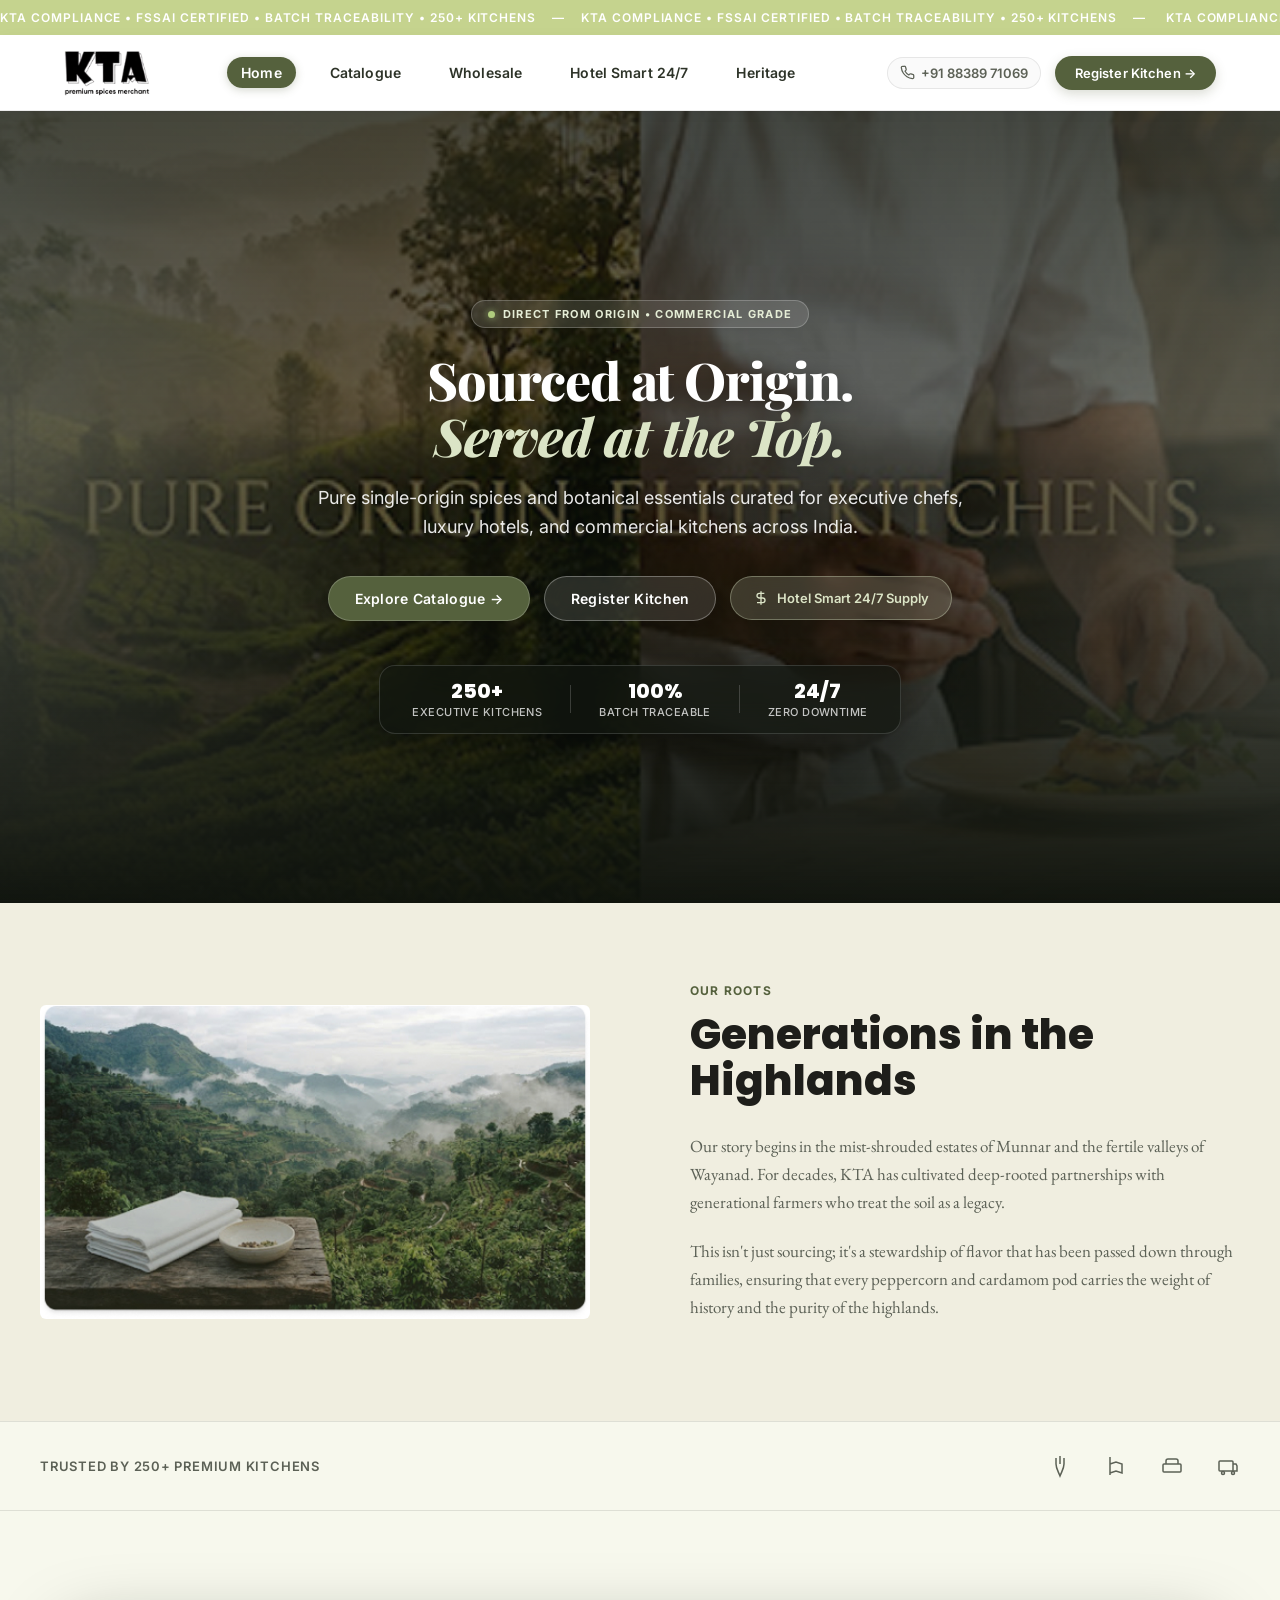
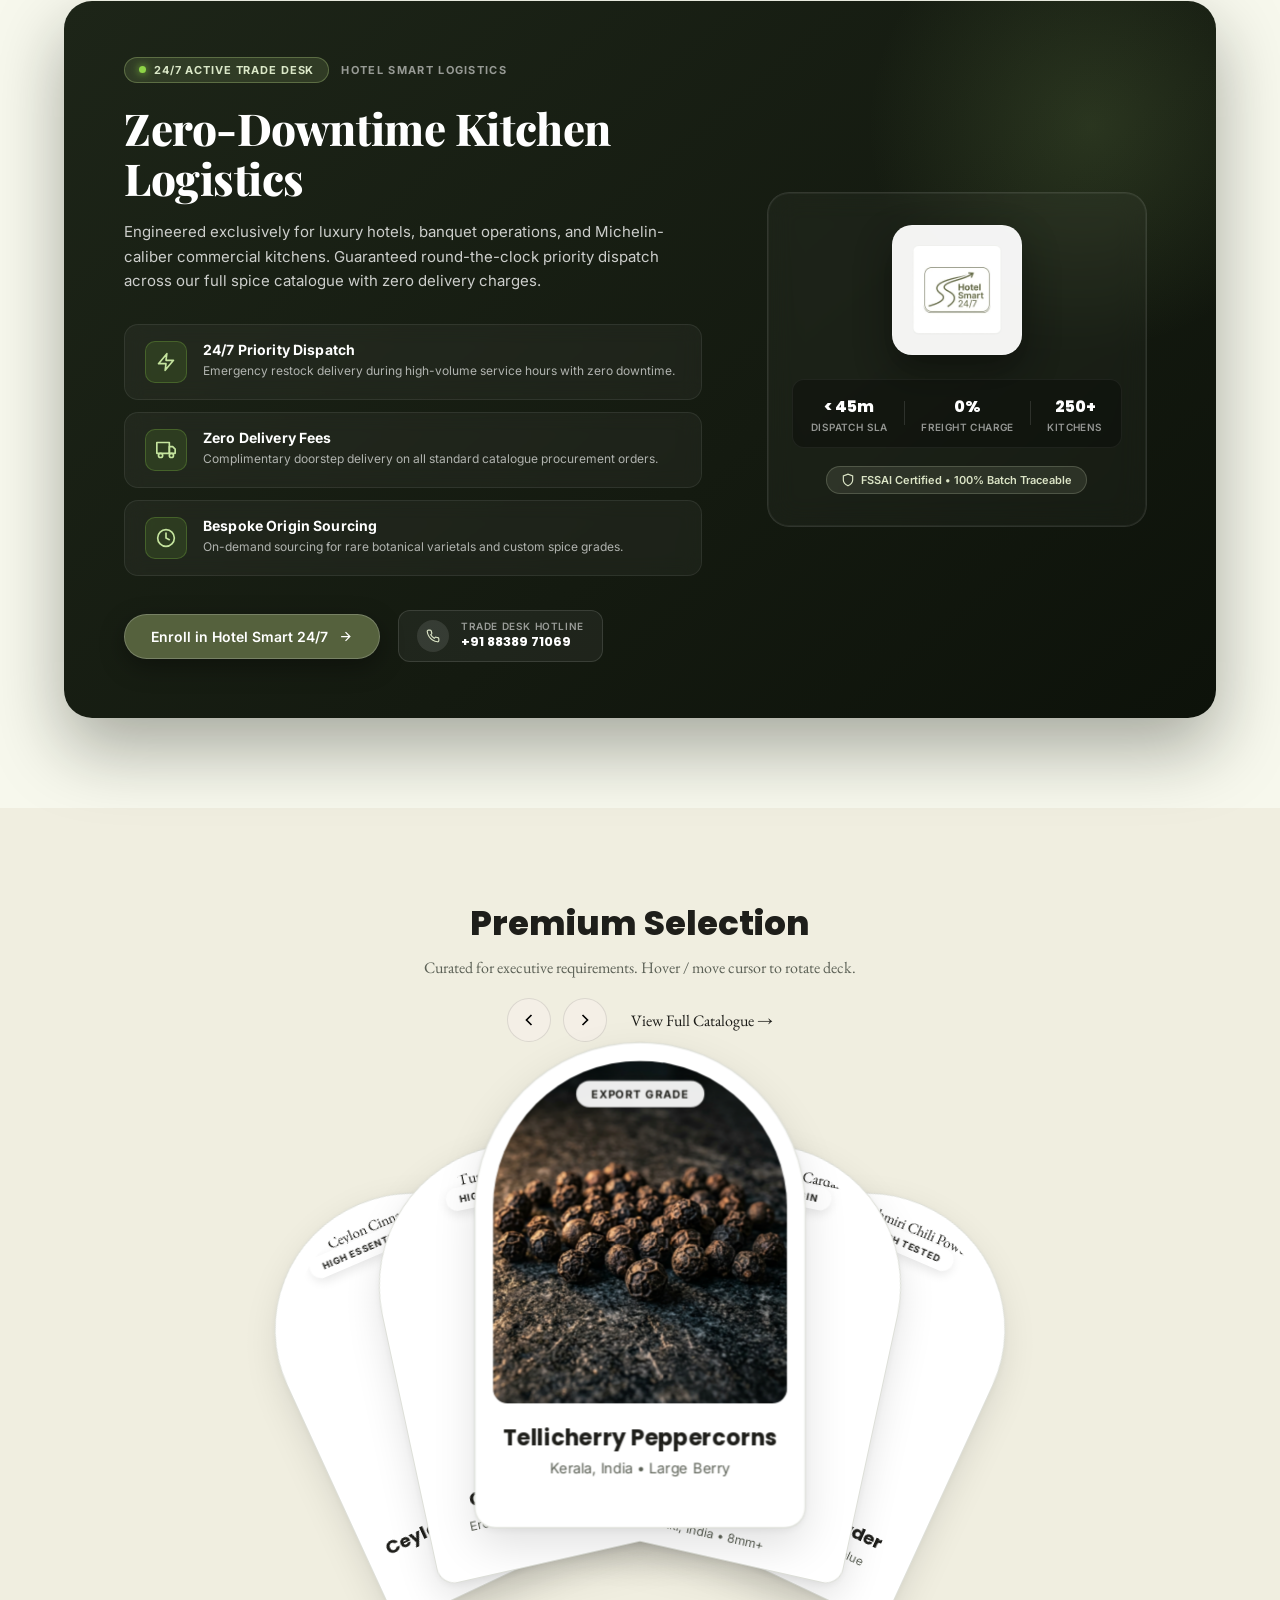
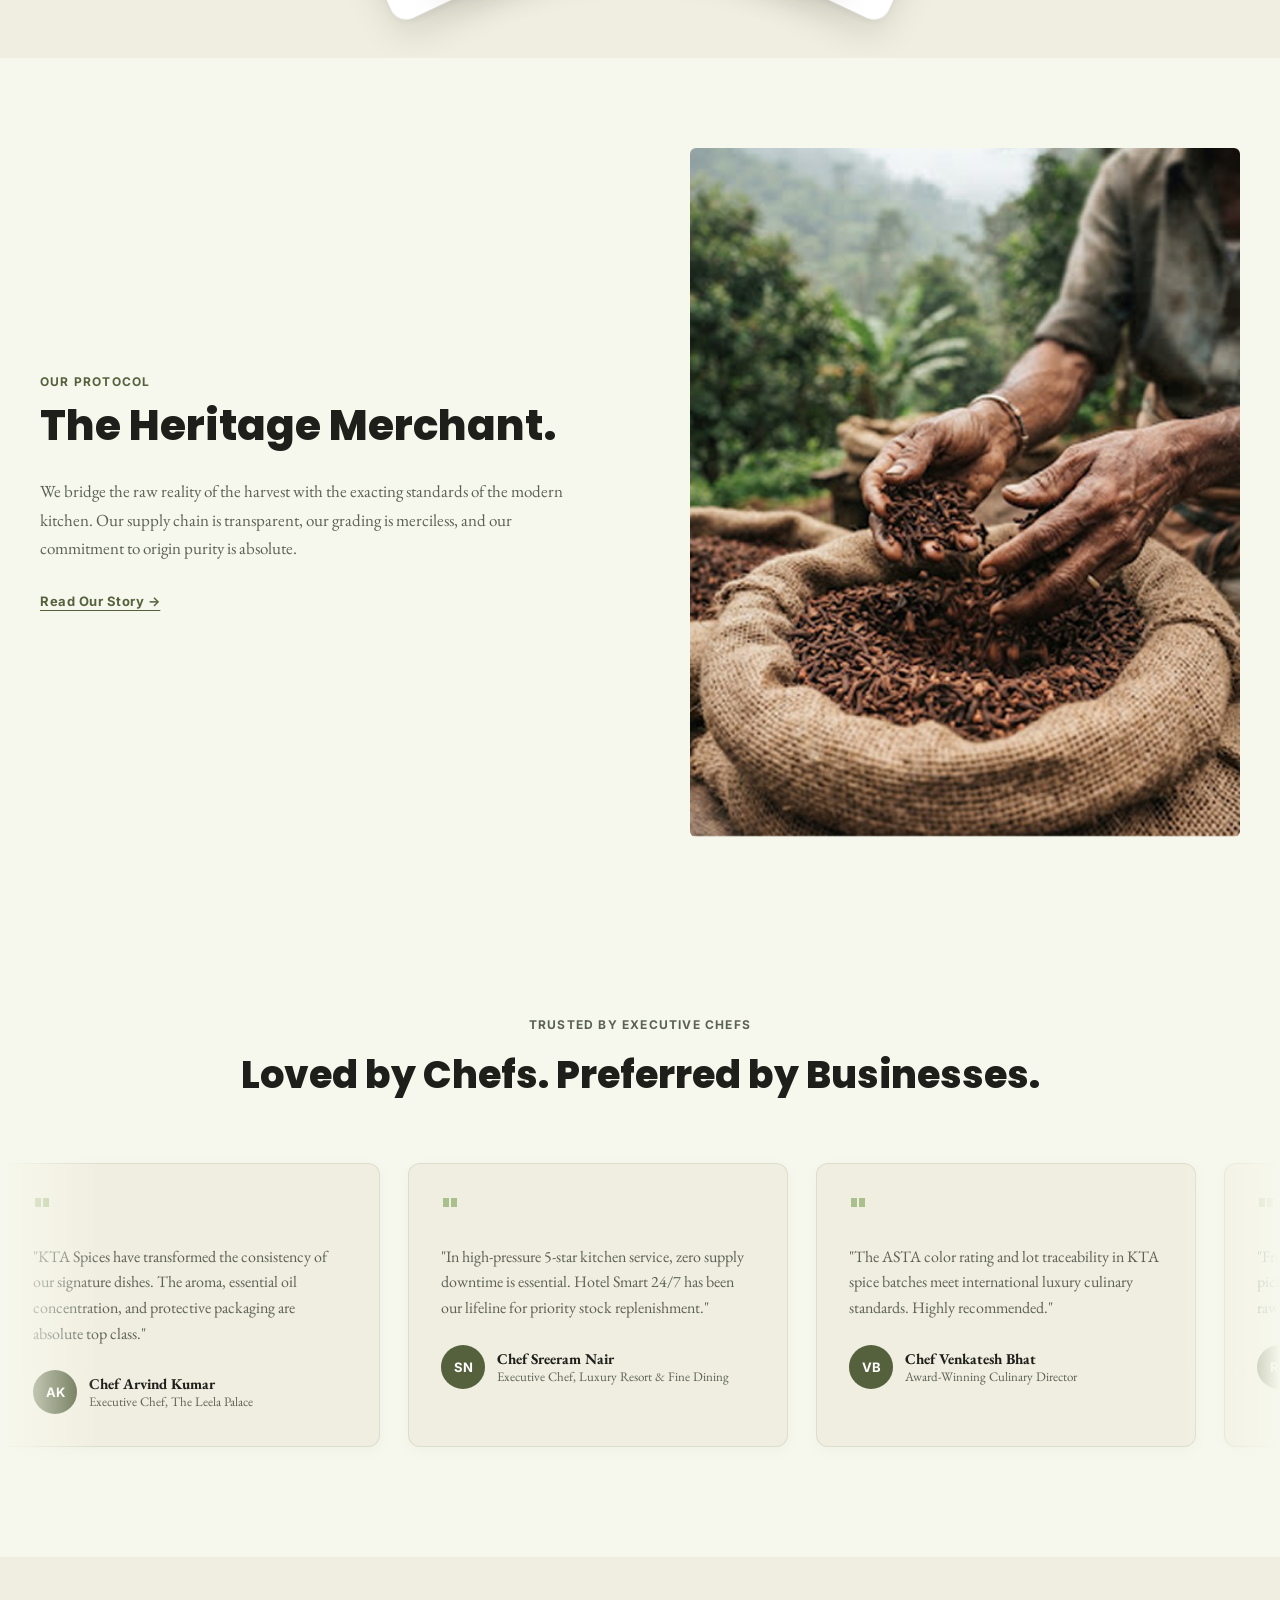
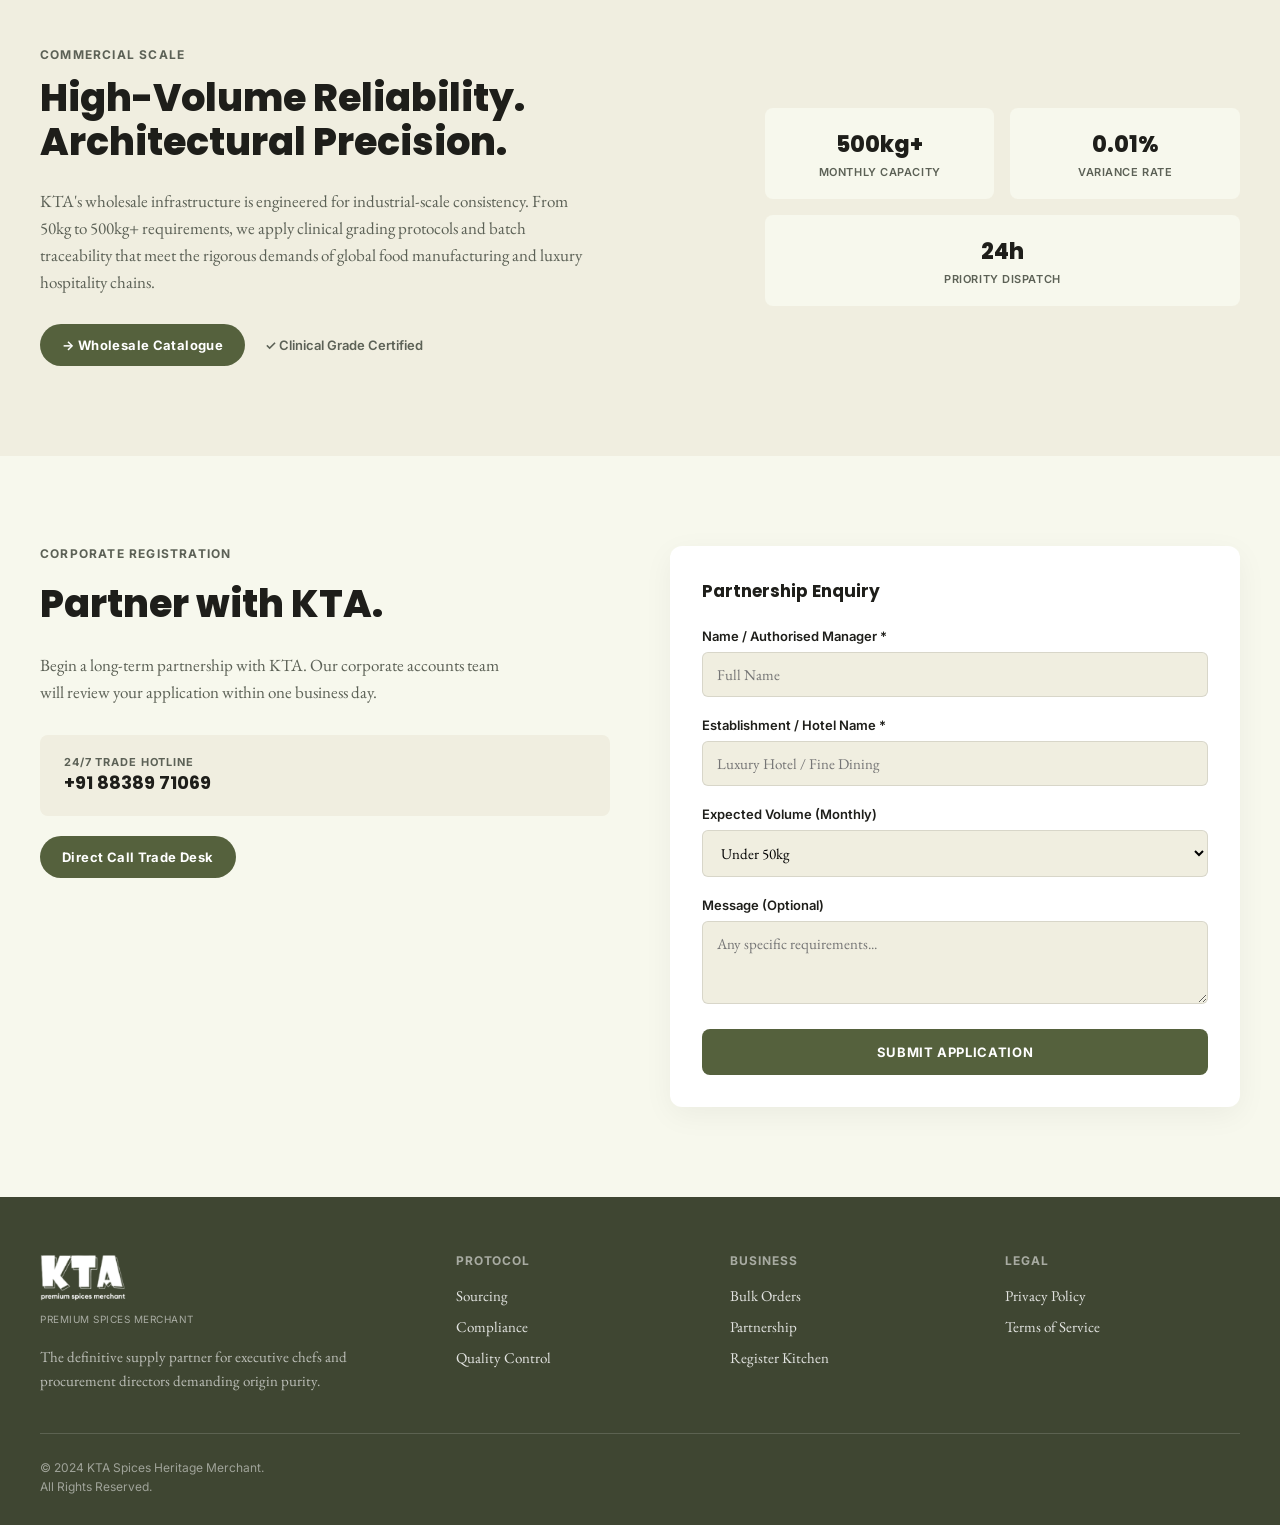
==== KTA/index.html @ 67d83bff "Add files via upload" ====
<!DOCTYPE html>
<html lang="en">

<head>
  <meta charset="UTF-8">
  <meta name="viewport" content="width=device-width, initial-scale=1.0">
  <meta name="description"
    content="KTA Spices — Premium spices and dry fruits sourced at origin for the world's most demanding commercial kitchens. FSSAI certified, batch traceable.">
  <title>KTA Spices — Sourced at Origin. Served at the Top.</title>
  <link
    href="https://fonts.googleapis.com/css2?family=Poppins:wght@700;800&family=EB+Garamond:ital,wght@0,400;0,500;0,600;1,400&family=Inter:wght@400;600;700&family=Cormorant+Garamond:ital,wght@0,300;0,400;0,600;0,700;1,400;1,600&family=Playfair+Display:ital,wght@0,700;0,800;0,900;1,700;1,800&display=swap"
    rel="stylesheet">
  <link rel="stylesheet" href="style.css">
</head>

<body>

  <!-- Auto-scrolling marquee ticker bar -->
  <div class="ticker">
    <div class="ticker-track">
      <span>KTA COMPLIANCE &bull; FSSAI CERTIFIED &bull; BATCH TRACEABILITY &bull; 250+ KITCHENS
        &nbsp;&nbsp;&nbsp;&mdash;&nbsp;&nbsp;&nbsp; KTA COMPLIANCE &bull; FSSAI CERTIFIED &bull; BATCH TRACEABILITY
        &bull; 250+ KITCHENS &nbsp;&nbsp;&nbsp;&mdash;&nbsp;&nbsp;&nbsp;&nbsp;</span>
      <span>KTA COMPLIANCE &bull; FSSAI CERTIFIED &bull; BATCH TRACEABILITY &bull; 250+ KITCHENS
        &nbsp;&nbsp;&nbsp;&mdash;&nbsp;&nbsp;&nbsp; KTA COMPLIANCE &bull; FSSAI CERTIFIED &bull; BATCH TRACEABILITY
        &bull; 250+ KITCHENS &nbsp;&nbsp;&nbsp;&mdash;&nbsp;&nbsp;&nbsp;&nbsp;</span>
    </div>
  </div>

  <!-- Universal Navbar -->
  <header class="top-nav-bar">
    <a href="index.html" class="brand-logo" aria-label="KTA Spices Merchant">
      <img src="images/ktaanotheerlogoblack.png" alt="KTA Spices">
    </a>

    <!-- Centered nav links -->
    <nav class="nav-menu" aria-label="Primary Navigation">
      <ul class="nav-links">
        <li class="active"><a href="index.html">Home</a></li>
        <li><a href="catalog.html">Catalogue</a></li>
        <li><a href="wholesale.html">Wholesale</a></li>
        <li><a href="index.html#hotelSmart">Hotel Smart 24/7</a></li>
        <li><a href="index.html#heritage">Heritage</a></li>
      </ul>
    </nav>

    <!-- Right CTA -->
    <div class="nav-actions">
      <a href="tel:+918838971069" class="nav-phone-link" aria-label="Call KTA Trade Desk">
        <svg width="15" height="15" viewBox="0 0 24 24" fill="none" stroke="currentColor" stroke-width="2" stroke-linecap="round" stroke-linejoin="round"><path d="M22 16.92v3a2 2 0 0 1-2.18 2 19.79 19.79 0 0 1-8.63-3.07 19.5 19.5 0 0 1-6-6 19.79 19.79 0 0 1-3.07-8.67A2 2 0 0 1 4.11 2h3a2 2 0 0 1 2 1.72 12.84 12.84 0 0 0 .7 2.81 2 2 0 0 1-.45 2.11L8.09 9.91a16 16 0 0 0 6 6l1.27-1.27a2 2 0 0 1 2.11-.45 12.84 12.84 0 0 0 2.81.7A2 2 0 0 1 22 16.92z"></path></svg>
        <span>+91 88389 71069</span>
      </a>
      <a href="index.html#partnership" class="btn-register-kitchen">Register Kitchen &rarr;</a>
    </div>

    <!-- Hamburger button (visible below 990px) -->
    <button class="hamburger" aria-label="Open navigation menu" aria-expanded="false" aria-controls="mobileMenu">
      <span class="hamburger-bar"></span>
      <span class="hamburger-bar"></span>
      <span class="hamburger-bar"></span>
    </button>
  </header>

  <!-- Mobile overlay menu -->
  <div class="mobile-menu" id="mobileMenu" role="dialog" aria-label="Navigation menu">
    <button class="mobile-menu-close" aria-label="Close navigation menu">&#x2715;</button>
    <div class="mobile-menu-logo">
      <img src="images/ktaanotheerlogoblack.png" alt="KTA Spices" style="height: 48px; width: auto;">
    </div>
    <a href="index.html">Home</a>
    <a href="catalog.html">Catalogue</a>
    <a href="wholesale.html">Wholesale</a>
    <a href="index.html#hotelSmart">Hotel Smart 24/7</a>
    <a href="index.html#heritage">Heritage</a>
    <a href="index.html#partnership">Partnership</a>
    <div class="mobile-menu-actions">
      <a href="tel:+918838971069" class="btn btn-outline" style="display: flex; align-items: center; justify-content: center; gap: 8px;">
        <svg width="15" height="15" viewBox="0 0 24 24" fill="none" stroke="currentColor" stroke-width="2"><path d="M22 16.92v3a2 2 0 0 1-2.18 2 19.79 19.79 0 0 1-8.63-3.07 19.5 19.5 0 0 1-6-6 19.79 19.79 0 0 1-3.07-8.67A2 2 0 0 1 4.11 2h3a2 2 0 0 1 2 1.72 12.84 12.84 0 0 0 .7 2.81 2 2 0 0 1-.45 2.11L8.09 9.91a16 16 0 0 0 6 6l1.27-1.27a2 2 0 0 1 2.11-.45 12.84 12.84 0 0 0 2.81.7A2 2 0 0 1 22 16.92z"></path></svg>
        Call Trade Desk
      </a>
      <a href="index.html#partnership" class="btn btn-filled">Register Kitchen &rarr;</a>
    </div>
  </div>

  <!-- Cinematic Background Video Hero -->
  <section class="hero-cinematic" id="hero">
    <video class="hero-video-bg" autoplay muted loop playsinline poster="images/hero-origin.jpg">
      <source src="images/hero-video1.mp4" type="video/mp4">
      <source src="images/hero-video.mp4" type="video/mp4">
    </video>
    <div class="hero-overlay"></div>

    <div class="hero-content">
      <div class="hero-badge">
        <span class="hero-badge-dot"></span>
        <span>DIRECT FROM ORIGIN &bull; COMMERCIAL GRADE</span>
      </div>
      <h1 class="hero-title">Sourced at Origin.<br><span class="hero-title-accent">Served at the Top.</span></h1>
      <p class="hero-subtext">
        Pure single-origin spices and botanical essentials curated for executive chefs, luxury hotels, and commercial kitchens across India.
      </p>
      <div class="hero-actions">
        <a href="catalog.html" class="btn btn-hero-primary">Explore Catalogue &rarr;</a>
        <a href="index.html#partnership" class="btn btn-hero-secondary">Register Kitchen</a>
        <a href="#hotelSmart" class="btn-hero-badge">
          <svg width="16" height="16" viewBox="0 0 24 24" fill="none" stroke="currentColor" stroke-width="2"><path d="M12 2v20M17 5H9.5a3.5 3.5 0 0 0 0 7h5a3.5 3.5 0 0 1 0 7H6"/></svg>
          Hotel Smart 24/7 Supply
        </a>
      </div>

      <!-- Trust metric highlights in Hero -->
      <div class="hero-highlights">
        <div class="hero-highlight-item">
          <span class="highlight-val">250+</span>
          <span class="highlight-lbl">Executive Kitchens</span>
        </div>
        <div class="hero-highlight-divider"></div>
        <div class="hero-highlight-item">
          <span class="highlight-val">100%</span>
          <span class="highlight-lbl">Batch Traceable</span>
        </div>
        <div class="hero-highlight-divider"></div>
        <div class="hero-highlight-item">
          <span class="highlight-val">24/7</span>
          <span class="highlight-lbl">Zero Downtime</span>
        </div>
      </div>
    </div>
  </section>

  <!-- Page content sections -->
  <div class="page-sections">

    <!-- ROOTS — data-reveal -->
    <section class="roots" data-reveal>
      <div class="roots-wrap">
        <div class="roots-image">
          <img src="images/roots.jpg" alt="Highland origin estate">
        </div>
        <div>
          <div class="roots-eyebrow">OUR ROOTS</div>
          <h2 class="roots-title">Generations in the Highlands</h2>
          <div class="roots-text">
            <p>Our story begins in the mist-shrouded estates of Munnar and the fertile valleys of Wayanad. For decades,
              KTA has cultivated deep-rooted partnerships with generational farmers who treat the soil as a legacy.</p>
            <p>This isn't just sourcing; it's a stewardship of flavor that has been passed down through families,
              ensuring
              that every peppercorn and cardamom pod carries the weight of history and the purity of the highlands.</p>
          </div>
        </div>
      </div>
    </section>

    <!-- TRUST STRIP — data-reveal -->
    <div class="trust-strip" data-reveal>
      <div class="trust-strip-wrap">
        <div class="trust-label">Trusted by 250+ premium kitchens</div>
        <div class="trust-icons">
          <svg viewBox="0 0 24 24" fill="none" stroke="currentColor" stroke-width="1.5">
            <path d="M12 2v8m-4 0V4m8 6V4M8 10c0 4 1.5 6 4 12 2.5-6 4-8 4-12" />
          </svg>
          <svg viewBox="0 0 24 24" fill="none" stroke="currentColor" stroke-width="1.5">
            <path d="M6 3v18m0-11l6-2 6 2v9l-6-2-6 2" />
          </svg>
          <svg viewBox="0 0 24 24" fill="none" stroke="currentColor" stroke-width="1.5">
            <rect x="3" y="10" width="18" height="8" rx="1" />
            <path d="M6 10V7a2 2 0 012-2h8a2 2 0 012 2v3" />
          </svg>
          <svg viewBox="0 0 24 24" fill="none" stroke="currentColor" stroke-width="1.5">
            <rect x="3" y="7" width="14" height="10" rx="1" />
            <path d="M17 10h3l1 2v5h-4" />
            <circle cx="7" cy="19" r="1.5" />
            <circle cx="17" cy="19" r="1.5" />
          </svg>
        </div>
      </div>
    </div>

    <!-- HOTEL SMART 24/7 SHOWCASE — Executive Logistics -->
    <section class="hotel-smart-showcase" id="hotelSmart" data-reveal>
      <div class="hs-card-container">
        <!-- Background decorative ambient glow -->
        <div class="hs-ambient-glow"></div>

        <div class="hs-grid">
          <!-- Left Column: Core Value Proposition & Metrics -->
          <div class="hs-content-col">
            <div class="hs-badge-row">
              <span class="hs-live-status">
                <span class="hs-live-dot"></span>
                <span>24/7 ACTIVE TRADE DESK</span>
              </span>
              <span class="hs-service-tag">HOTEL SMART LOGISTICS</span>
            </div>

            <h2 class="hs-title">Zero-Downtime Kitchen Logistics</h2>
            
            <p class="hs-description">
              Engineered exclusively for luxury hotels, banquet operations, and Michelin-caliber commercial kitchens. Guaranteed round-the-clock priority dispatch across our full spice catalogue with zero delivery charges.
            </p>

            <!-- 3 Executive Service Highlights with bespoke SVG icons -->
            <div class="hs-features-grid">
              <div class="hs-feature-card">
                <div class="hs-icon-box">
                  <svg width="20" height="20" viewBox="0 0 24 24" fill="none" stroke="currentColor" stroke-width="2" stroke-linecap="round" stroke-linejoin="round">
                    <polygon points="13 2 3 14 12 14 11 22 21 10 12 10 13 2"></polygon>
                  </svg>
                </div>
                <div class="hs-feature-info">
                  <h3 class="hs-feature-title">24/7 Priority Dispatch</h3>
                  <p class="hs-feature-text">Emergency restock delivery during high-volume service hours with zero downtime.</p>
                </div>
              </div>

              <div class="hs-feature-card">
                <div class="hs-icon-box">
                  <svg width="20" height="20" viewBox="0 0 24 24" fill="none" stroke="currentColor" stroke-width="2" stroke-linecap="round" stroke-linejoin="round">
                    <rect x="1" y="3" width="15" height="13"></rect>
                    <polygon points="16 8 20 8 23 11 23 16 16 16 16 8"></polygon>
                    <circle cx="5.5" cy="18.5" r="2.5"></circle>
                    <circle cx="18.5" cy="18.5" r="2.5"></circle>
                  </svg>
                </div>
                <div class="hs-feature-info">
                  <h3 class="hs-feature-title">Zero Delivery Fees</h3>
                  <p class="hs-feature-text">Complimentary doorstep delivery on all standard catalogue procurement orders.</p>
                </div>
              </div>

              <div class="hs-feature-card">
                <div class="hs-icon-box">
                  <svg width="20" height="20" viewBox="0 0 24 24" fill="none" stroke="currentColor" stroke-width="2" stroke-linecap="round" stroke-linejoin="round">
                    <path d="M12 2a10 10 0 0 1 10 10c0 5.523-4.477 10-10 10S2 17.523 2 12 6.477 2 12 2z"></path>
                    <path d="M12 6v6l4 2"></path>
                  </svg>
                </div>
                <div class="hs-feature-info">
                  <h3 class="hs-feature-title">Bespoke Origin Sourcing</h3>
                  <p class="hs-feature-text">On-demand sourcing for rare botanical varietals and custom spice grades.</p>
                </div>
              </div>
            </div>

            <!-- Action buttons & contact -->
            <div class="hs-action-row">
              <a href="index.html#partnership" class="btn-hs-primary">
                <span>Enroll in Hotel Smart 24/7</span>
                <svg width="15" height="15" viewBox="0 0 24 24" fill="none" stroke="currentColor" stroke-width="2"><path d="M5 12h14M12 5l7 7-7 7"/></svg>
              </a>
              <a href="tel:+918838971069" class="hs-hotline-btn">
                <div class="hs-hotline-icon">
                  <svg width="14" height="14" viewBox="0 0 24 24" fill="none" stroke="currentColor" stroke-width="2"><path d="M22 16.92v3a2 2 0 0 1-2.18 2 19.79 19.79 0 0 1-8.63-3.07 19.5 19.5 0 0 1-6-6 19.79 19.79 0 0 1-3.07-8.67A2 2 0 0 1 4.11 2h3a2 2 0 0 1 2 1.72 12.84 12.84 0 0 0 .7 2.81 2 2 0 0 1-.45 2.11L8.09 9.91a16 16 0 0 0 6 6l1.27-1.27a2 2 0 0 1 2.11-.45 12.84 12.84 0 0 0 2.81.7A2 2 0 0 1 22 16.92z"></path></svg>
                </div>
                <div>
                  <span class="hs-hotline-label">Trade Desk Hotline</span>
                  <span class="hs-hotline-number">+91 88389 71069</span>
                </div>
              </a>
            </div>
          </div>

          <!-- Right Column: Visual Brand Seal & Quick SLA Card -->
          <div class="hs-visual-col">
            <div class="hs-visual-card">
              <div class="hs-visual-badge-wrap">
                <img src="images/hotel-smart-icon.png" alt="Hotel Smart 24/7 Seal" class="hs-brand-img">
              </div>
              <div class="hs-stats-strip">
                <div class="hs-stat-item">
                  <span class="hs-stat-num">&lt; 45m</span>
                  <span class="hs-stat-label">Dispatch SLA</span>
                </div>
                <div class="hs-stat-divider"></div>
                <div class="hs-stat-item">
                  <span class="hs-stat-num">0%</span>
                  <span class="hs-stat-label">Freight Charge</span>
                </div>
                <div class="hs-stat-divider"></div>
                <div class="hs-stat-item">
                  <span class="hs-stat-num">250+</span>
                  <span class="hs-stat-label">Kitchens</span>
                </div>
              </div>
              <div class="hs-guarantee-pill">
                <svg width="14" height="14" viewBox="0 0 24 24" fill="none" stroke="currentColor" stroke-width="2"><path d="M12 22s8-4 8-10V5l-8-3-8 3v7c0 6 8 10 8 10z"/></svg>
                <span>FSSAI Certified &bull; 100% Batch Traceable</span>
              </div>
            </div>
          </div>
        </div>
      </div>
    </section>

    <!-- PREMIUM SELECTION — 3D Circular Deck of Cards -->
    <section class="selection" id="selectionSection">
      <div class="selection-head" data-reveal>
        <h2 class="selection-title">Premium Selection</h2>
        <p class="selection-sub">Curated for executive requirements. Hover / move cursor to rotate deck.</p>
        <div class="selection-head-row">
          <div class="selection-arrows">
            <button id="scrollLeft" aria-label="Previous card in circular queue">
              <svg viewBox="0 0 24 24" fill="none" stroke="currentColor" stroke-width="2">
                <path d="M15 18l-6-6 6-6" />
              </svg>
            </button>
            <button id="scrollRight" aria-label="Next card in circular queue">
              <svg viewBox="0 0 24 24" fill="none" stroke="currentColor" stroke-width="2">
                <path d="M9 18l6-6-6-6" />
              </svg>
            </button>
          </div>
          <a href="catalog.html" class="view-catalogue-link">View Full Catalogue →</a>
        </div>
      </div>

      <!-- 3D Circular Queue Card Deck (positioned UNDER header text) -->
      <div class="selection-deck-wrapper" id="deckWrapper" data-reveal>
        <div class="selection-deck" id="selectionDeck">
          <div class="selection-card" data-index="0">
            <div class="img-wrap">
              <img src="images/product-pepper.jpg" alt="Tellicherry Peppercorns">
              <span class="selection-tag">Export Grade</span>
            </div>
            <h3>Tellicherry Peppercorns</h3>
            <div class="origin">Kerala, India • Large Berry</div>
          </div>
          <div class="selection-card" data-index="1">
            <div class="img-wrap">
              <img src="images/product-cardamom.jpg" alt="Alleppey Green Cardamom">
              <span class="selection-tag">Single Origin</span>
            </div>
            <h3>Alleppey Green Cardamom</h3>
            <div class="origin">Idukki, India • 8mm+</div>
          </div>
          <div class="selection-card" data-index="2">
            <div class="img-wrap">
              <img src="images/product-chilli.jpg" alt="Kashmiri Chili Powder">
              <span class="selection-tag">Batch Tested</span>
            </div>
            <h3>Kashmiri Chili Powder</h3>
            <div class="origin">Kashmir, India • High Color Value</div>
          </div>
          <div class="selection-card" data-index="3">
            <div class="img-wrap">
              <img src="https://images.unsplash.com/photo-1509358217951-4ff270043c68?auto=format&fit=crop&q=80&w=600"
                alt="Ceylon Cinnamon">
              <span class="selection-tag">High Essential Oils</span>
            </div>
            <h3>Ceylon Cinnamon Sticks</h3>
            <div class="origin">Sri Lanka • Alba Grade</div>
          </div>
          <div class="selection-card" data-index="4">
            <div class="img-wrap">
              <img src="https://images.unsplash.com/photo-1615485500704-8e990f9900f7?auto=format&fit=crop&q=80&w=600"
                alt="Turmeric Fingers">
              <span class="selection-tag">High Curcumin</span>
            </div>
            <h3>Curcumin Turmeric</h3>
            <div class="origin">Erode, Tamil Nadu • Clinical Grade</div>
          </div>
        </div>
      </div>
    </section>

    <!-- HERITAGE — data-reveal -->
    <section class="heritage" id="heritage" data-reveal>
      <div class="heritage-wrap">
        <div>
          <div class="heritage-eyebrow">OUR PROTOCOL</div>
          <h2 class="heritage-title">The Heritage Merchant.</h2>
          <p class="heritage-body">We bridge the raw reality of the harvest with the exacting standards of the modern
            kitchen. Our supply chain is transparent, our grading is merciless, and our commitment to origin purity is
            absolute.</p>
          <a href="index.html#partnership" class="heritage-link">Read Our Story →</a>
        </div>
        <div class="heritage-image">
          <img src="images/heritage-hands.jpg" alt="Hand-grading spices at origin">
        </div>
      </div>
    </section>

    <!-- TESTIMONIALS TRAIN — Infinite Marquee Train of Chef Reviews -->
    <section class="testimonials">
      <div data-reveal>
        <div class="testimonials-eyebrow">TRUSTED BY EXECUTIVE CHEFS</div>
        <h2 class="testimonials-title">Loved by Chefs. Preferred by Businesses.</h2>
      </div>

      <div class="testimonial-train-wrapper" data-reveal>
        <div class="testimonial-train-track">
          <!-- Set 1 (6 Executive Chef Reviews) -->
          <div class="testimonial-card">
            <div class="testimonial-quote-mark">"</div>
            <p class="testimonial-text">"KTA Spices have transformed the consistency of our signature dishes. The aroma,
              essential oil concentration, and protective packaging are absolute top class."</p>
            <div class="testimonial-person">
              <div class="testimonial-avatar">AK</div>
              <div>
                <div class="testimonial-name">Chef Arvind Kumar</div>
                <div class="testimonial-role">Executive Chef, The Leela Palace</div>
              </div>
            </div>
          </div>

          <div class="testimonial-card">
            <div class="testimonial-quote-mark">"</div>
            <p class="testimonial-text">"In high-pressure 5-star kitchen service, zero supply downtime is essential.
              Hotel
              Smart 24/7 has been our lifeline for priority stock replenishment."</p>
            <div class="testimonial-person">
              <div class="testimonial-avatar">SN</div>
              <div>
                <div class="testimonial-name">Chef Sreeram Nair</div>
                <div class="testimonial-role">Executive Chef, Luxury Resort &amp; Fine Dining</div>
              </div>
            </div>
          </div>

          <div class="testimonial-card">
            <div class="testimonial-quote-mark">"</div>
            <p class="testimonial-text">"The ASTA color rating and lot traceability in KTA spice batches meet
              international luxury culinary standards. Highly recommended."</p>
            <div class="testimonial-person">
              <div class="testimonial-avatar">VB</div>
              <div>
                <div class="testimonial-name">Chef Venkatesh Bhat</div>
                <div class="testimonial-role">Award-Winning Culinary Director</div>
              </div>
            </div>
          </div>

          <div class="testimonial-card">
            <div class="testimonial-quote-mark">"</div>
            <p class="testimonial-text">"From single-origin Tellicherry peppercorns to hand-picked Alleppey cardamom,
              KTA
              provides pristine raw notes that define heritage regional cuisine."</p>
            <div class="testimonial-person">
              <div class="testimonial-avatar">RB</div>
              <div>
                <div class="testimonial-name">Chef Ranveer Brar</div>
                <div class="testimonial-role">Masterchef India Judge &amp; Author</div>
              </div>
            </div>
          </div>

          <div class="testimonial-card">
            <div class="testimonial-quote-mark">"</div>
            <p class="testimonial-text">"Finding unadulterated highland spices at commercial volumes was always a
              challenge until we partnered with KTA. Their batch purity is unmatched."</p>
            <div class="testimonial-person">
              <div class="testimonial-avatar">VK</div>
              <div>
                <div class="testimonial-name">Chef Vikas Khanna</div>
                <div class="testimonial-role">Michelin-Starred Chef &amp; Author</div>
              </div>
            </div>
          </div>

          <div class="testimonial-card">
            <div class="testimonial-quote-mark">"</div>
            <p class="testimonial-text">"KTA's clinical grading protocols and sustainable origin sourcing integrity set
              the benchmark for modern luxury hospitality procurement."</p>
            <div class="testimonial-person">
              <div class="testimonial-avatar">MG</div>
              <div>
                <div class="testimonial-name">Chef Manjit Gill</div>
                <div class="testimonial-role">President, Indian Federation of Culinary Associations</div>
              </div>
            </div>
          </div>

          <!-- Set 2 (Duplicate for Seamless Infinite Marquee Train Loop) -->
          <div class="testimonial-card">
            <div class="testimonial-quote-mark">"</div>
            <p class="testimonial-text">"KTA Spices have transformed the consistency of our signature dishes. The aroma,
              essential oil concentration, and protective packaging are absolute top class."</p>
            <div class="testimonial-person">
              <div class="testimonial-avatar">AK</div>
              <div>
                <div class="testimonial-name">Chef Arvind Kumar</div>
                <div class="testimonial-role">Executive Chef, The Leela Palace</div>
              </div>
            </div>
          </div>

          <div class="testimonial-card">
            <div class="testimonial-quote-mark">"</div>
            <p class="testimonial-text">"In high-pressure 5-star kitchen service, zero supply downtime is essential.
              Hotel
              Smart 24/7 has been our lifeline for priority stock replenishment."</p>
            <div class="testimonial-person">
              <div class="testimonial-avatar">SN</div>
              <div>
                <div class="testimonial-name">Chef Sreeram Nair</div>
                <div class="testimonial-role">Executive Chef, Luxury Resort &amp; Fine Dining</div>
              </div>
            </div>
          </div>

          <div class="testimonial-card">
            <div class="testimonial-quote-mark">"</div>
            <p class="testimonial-text">"The ASTA color rating and lot traceability in KTA spice batches meet
              international luxury culinary standards. Highly recommended."</p>
            <div class="testimonial-person">
              <div class="testimonial-avatar">VB</div>
              <div>
                <div class="testimonial-name">Chef Venkatesh Bhat</div>
                <div class="testimonial-role">Award-Winning Culinary Director</div>
              </div>
            </div>
          </div>

          <div class="testimonial-card">
            <div class="testimonial-quote-mark">"</div>
            <p class="testimonial-text">"From single-origin Tellicherry peppercorns to hand-picked Alleppey cardamom,
              KTA
              provides pristine raw notes that define heritage regional cuisine."</p>
            <div class="testimonial-person">
              <div class="testimonial-avatar">RB</div>
              <div>
                <div class="testimonial-name">Chef Ranveer Brar</div>
                <div class="testimonial-role">Masterchef India Judge &amp; Author</div>
              </div>
            </div>
          </div>

          <div class="testimonial-card">
            <div class="testimonial-quote-mark">"</div>
            <p class="testimonial-text">"Finding unadulterated highland spices at commercial volumes was always a
              challenge until we partnered with KTA. Their batch purity is unmatched."</p>
            <div class="testimonial-person">
              <div class="testimonial-avatar">VK</div>
              <div>
                <div class="testimonial-name">Chef Vikas Khanna</div>
                <div class="testimonial-role">Michelin-Starred Chef &amp; Author</div>
              </div>
            </div>
          </div>

          <div class="testimonial-card">
            <div class="testimonial-quote-mark">"</div>
            <p class="testimonial-text">"KTA's clinical grading protocols and sustainable origin sourcing integrity set
              the benchmark for modern luxury hospitality procurement."</p>
            <div class="testimonial-person">
              <div class="testimonial-avatar">MG</div>
              <div>
                <div class="testimonial-name">Chef Manjit Gill</div>
                <div class="testimonial-role">President, Indian Federation of Culinary Associations</div>
              </div>
            </div>
          </div>
        </div>
      </div>
    </section>

    <!-- COMMERCIAL SCALE — data-reveal -->
    <section class="commercial" data-reveal>
      <div class="commercial-wrap">
        <div>
          <div class="commercial-eyebrow">COMMERCIAL SCALE</div>
          <h2 class="commercial-title">High-Volume Reliability. Architectural Precision.</h2>
          <p class="commercial-body">KTA's wholesale infrastructure is engineered for industrial-scale consistency. From
            50kg to 500kg+ requirements, we apply clinical grading protocols and batch traceability that meet the
            rigorous
            demands of global food manufacturing and luxury hospitality chains.</p>
          <div class="commercial-cta-row">
            <a href="wholesale.html" class="btn btn-filled">→ Wholesale Catalogue</a>
            <span class="commercial-cert">✓ Clinical Grade Certified</span>
          </div>
        </div>
        <div class="commercial-stats">
          <div class="stat-box">
            <div class="stat-num">500kg+</div>
            <div class="stat-label">Monthly Capacity</div>
          </div>
          <div class="stat-box">
            <div class="stat-num">0.01%</div>
            <div class="stat-label">Variance Rate</div>
          </div>
          <div class="stat-box">
            <div class="stat-num">24h</div>
            <div class="stat-label">Priority Dispatch</div>
          </div>
        </div>
      </div>
    </section>

    <!-- PARTNER FORM — data-reveal -->
    <section class="partner" id="partnership" data-reveal>
      <div class="partner-wrap">
        <div>
          <div class="partner-eyebrow">CORPORATE REGISTRATION</div>
          <h2 class="partner-title">Partner with KTA.</h2>
          <p class="partner-body">Begin a long-term partnership with KTA. Our corporate accounts team will review your
            application within one business day.</p>
          <div class="partner-hotline">
            <div>
              <div class="partner-hotline-label">24/7 TRADE HOTLINE</div>
              <div class="partner-hotline-number">+91 88389 71069</div>
            </div>
          </div>
          <a href="tel:+918838971069" class="btn btn-filled">Direct Call Trade Desk</a>
        </div>
        <form class="partner-form" id="partnerForm">
          <h3>Partnership Enquiry</h3>
          <div class="form-field">
            <label for="partnerName">Name / Authorised Manager *</label>
            <input type="text" id="partnerName" placeholder="Full Name" required>
          </div>
          <div class="form-field">
            <label for="partnerEstablishment">Establishment / Hotel Name *</label>
            <input type="text" id="partnerEstablishment" placeholder="Luxury Hotel / Fine Dining" required>
          </div>
          <div class="form-field">
            <label for="partnerVolume">Expected Volume (Monthly)</label>
            <select id="partnerVolume">
              <option>Under 50kg</option>
              <option>50kg – 200kg</option>
              <option>200kg – 500kg</option>
              <option>500kg+</option>
            </select>
          </div>
          <div class="form-field">
            <label for="partnerMessage">Message (Optional)</label>
            <textarea id="partnerMessage" rows="3" placeholder="Any specific requirements..."></textarea>
          </div>
          <button type="submit" class="form-submit">Submit Application</button>
        </form>
      </div>
    </section>

    <footer>
      <div class="footer-wrap">
        <div class="footer-top">
          <div>
            <img src="images/ktaanotheerlogoblack.png" alt="KTA Spices Merchant"
              style="height: 48px; width: auto; filter: brightness(0) invert(1); margin-bottom: 12px;">
            <div class="footer-logo-sub">PREMIUM SPICES MERCHANT</div>
            <p class="footer-desc">The definitive supply partner for executive chefs and procurement directors demanding
              origin purity.</p>
          </div>
          <div class="footer-col">
            <h4>Protocol</h4>
            <a href="#">Sourcing</a>
            <a href="#">Compliance</a>
            <a href="#">Quality Control</a>
          </div>
          <div class="footer-col">
            <h4>Business</h4>
            <a href="wholesale.html">Bulk Orders</a>
            <a href="index.html#partnership">Partnership</a>
            <a href="index.html#partnership">Register Kitchen</a>
          </div>
          <div class="footer-col">
            <h4>Legal</h4>
            <a href="#">Privacy Policy</a>
            <a href="#">Terms of Service</a>
          </div>
        </div>
        <div class="footer-bottom">
          © 2024 KTA Spices Heritage Merchant.<br>
          All Rights Reserved.
        </div>
      </div>
    </footer>
  </div><!-- /.page-sections -->

    <script src="app.js"></script>
</body>

</html>
---- KTA/style.css ----
:root {
  --page-bg: #F7F8ED;
  --roots-bg: #F0EEE0;
  --ticker-bg: #C5D38E;
  --olive: #55613D;
  --olive-dark: #3F4632;
  --ink: #1E1E1A;
  --ink-soft: #5C6156;
  --line: rgba(0, 0, 0, 0.10);
}

* {
  margin: 0;
  padding: 0;
  box-sizing: border-box;
}

body {
  background: var(--page-bg);
  font-family: 'EB Garamond', Georgia, serif;
  color: var(--ink);
  -webkit-font-smoothing: antialiased;
}

img {
  max-width: 100%;
  display: block;
}

a {
  text-decoration: none;
  color: inherit;
}

/* ---------- Ticker (Auto-scrolling Marquee) ---------- */
.ticker,
.ticker-bar {
  background: var(--ticker-bg, #C5D38E);
  padding: 10px 0;
  font-family: 'Inter', sans-serif;
  font-size: 12px;
  font-weight: 600;
  letter-spacing: 0.08em;
  color: #ffffff;
  white-space: nowrap;
  overflow: hidden;
}

.ticker-track {
  display: inline-block;
  white-space: nowrap;
  animation: scroll-ticker 28s linear infinite;
}

.ticker:hover .ticker-track,
.ticker-bar:hover .ticker-track {
  animation-play-state: paused;
}

@keyframes scroll-ticker {
  from {
    transform: translateX(0);
  }

  to {
    transform: translateX(-50%);
  }
}

/* ---------- Top Navigation Bar ---------- */
.top-nav-bar {
  width: 100%;
  background: rgba(255, 255, 255, 0.96);
  backdrop-filter: blur(16px);
  -webkit-backdrop-filter: blur(16px);
  display: flex;
  align-items: center;
  justify-content: space-between;
  padding: 0 5%;
  height: 76px;
  position: sticky;
  top: 0;
  z-index: 1000;
  border-bottom: 1px solid rgba(0, 0, 0, 0.08);
  box-shadow: 0 2px 14px rgba(0, 0, 0, 0.03);
  transition: all 0.3s ease;
}

.brand-logo {
  display: flex;
  align-items: center;
  text-decoration: none;
  flex-shrink: 0;
}

.brand-logo img {
  height: 48px;
  width: auto;
  object-fit: contain;
  display: block;
  transition: transform 0.2s ease;
}

.brand-logo:hover img {
  transform: scale(1.02);
}

.nav-menu {
  display: flex;
  align-items: center;
}

.nav-links {
  display: flex;
  align-items: center;
  list-style: none;
  gap: 20px;
  margin: 0;
  padding: 0;
}

.nav-links a {
  text-decoration: none;
  color: #2d3328;
  font-size: 14px;
  font-weight: 600;
  letter-spacing: 0.01em;
  padding: 7px 14px;
  border-radius: 999px;
  position: relative;
  transition: all 0.2s ease;
  font-family: 'Inter', sans-serif;
  white-space: nowrap;
}

.nav-links a:hover {
  color: var(--olive, #55613D);
  background: rgba(85, 97, 61, 0.08);
}

.nav-links li.active a {
  color: #ffffff;
  background: var(--olive, #55613D);
  box-shadow: 0 2px 8px rgba(85, 97, 61, 0.25);
}

.nav-actions {
  display: flex;
  align-items: center;
  gap: 14px;
  flex-shrink: 0;
}

.nav-phone-link {
  display: inline-flex;
  align-items: center;
  gap: 6px;
  color: var(--ink-soft, #5C6156);
  font-size: 13px;
  font-weight: 600;
  font-family: 'Inter', sans-serif;
  text-decoration: none;
  padding: 7px 12px;
  border-radius: 999px;
  border: 1px solid rgba(0, 0, 0, 0.08);
  background: rgba(0, 0, 0, 0.02);
  transition: all 0.2s ease;
  white-space: nowrap;
}

.nav-phone-link:hover {
  color: var(--olive, #55613D);
  background: rgba(85, 97, 61, 0.08);
  border-color: rgba(85, 97, 61, 0.2);
}

.btn-register-kitchen {
  background-color: var(--olive, #55613D);
  color: #ffffff;
  padding: 9px 20px;
  border-radius: 999px;
  text-decoration: none;
  font-size: 13px;
  font-weight: 600;
  letter-spacing: 0.01em;
  transition: background 0.2s ease, transform 0.2s ease, box-shadow 0.2s ease;
  font-family: 'Inter', sans-serif;
  white-space: nowrap;
  display: inline-flex;
  align-items: center;
  gap: 6px;
  box-shadow: 0 4px 12px rgba(85, 97, 61, 0.22);
}

.btn-register-kitchen:hover {
  background-color: var(--olive-dark, #3F4632);
  transform: translateY(-1px);
  box-shadow: 0 6px 18px rgba(85, 97, 61, 0.32);
}

/* ---------- Buttons ---------- */
.btn {
  padding: 13px 22px;
  border-radius: 999px;
  font-family: 'Inter', sans-serif;
  font-size: 13px;
  font-weight: 700;
  letter-spacing: 0.03em;
  display: inline-block;
  text-decoration: none;
}

.btn-filled {
  background: var(--olive);
  color: #fff;
}

.btn-filled:hover {
  background: var(--olive-dark);
}

.btn-outline {
  border: 1px solid var(--ink);
  color: var(--ink);
}

.btn-outline:hover {
  background: var(--ink);
  color: #fff;
}

/* ---------- Cinematic Background Video Hero ---------- */
.hero-cinematic {
  position: relative;
  display: flex;
  align-items: center;
  justify-content: center;
  text-align: center;
  min-height: 88vh;
  padding: 90px 24px 70px;
  overflow: hidden;
  background-color: #12160f;
}

.hero-video-bg {
  position: absolute;
  top: 50%;
  left: 50%;
  min-width: 100%;
  min-height: 100%;
  width: auto;
  height: auto;
  transform: translate(-50%, -50%);
  object-fit: cover;
  z-index: 1;
  filter: brightness(0.85) contrast(1.05);
  pointer-events: none;
}

.hero-overlay {
  position: absolute;
  inset: 0;
  background: linear-gradient(
    180deg,
    rgba(14, 18, 12, 0.72) 0%,
    rgba(14, 18, 12, 0.55) 40%,
    rgba(14, 18, 12, 0.85) 85%,
    rgba(14, 18, 12, 0.98) 100%
  );
  z-index: 2;
  backdrop-filter: blur(0.5px);
}

.hero-content {
  position: relative;
  z-index: 3;
  max-width: 900px;
  margin: 0 auto;
  display: flex;
  flex-direction: column;
  align-items: center;
  color: #ffffff;
  padding: 0 16px;
}

.hero-badge {
  display: inline-flex;
  align-items: center;
  gap: 8px;
  background: rgba(255, 255, 255, 0.12);
  backdrop-filter: blur(10px);
  -webkit-backdrop-filter: blur(10px);
  border: 1px solid rgba(255, 255, 255, 0.22);
  padding: 6px 16px;
  border-radius: 999px;
  font-family: 'Inter', sans-serif;
  font-size: 11px;
  font-weight: 700;
  letter-spacing: 0.12em;
  color: #e5edd6;
  margin-bottom: 24px;
  text-transform: uppercase;
}

.hero-badge-dot {
  width: 7px;
  height: 7px;
  background-color: #b0cc7e;
  border-radius: 50%;
  box-shadow: 0 0 8px #b0cc7e;
  animation: pulse-dot 2s infinite ease-in-out;
}

@keyframes pulse-dot {
  0%, 100% { transform: scale(1); opacity: 1; }
  50% { transform: scale(1.3); opacity: 0.7; }
}

.hero-title {
  font-family: 'Playfair Display', 'EB Garamond', Georgia, serif;
  font-weight: 800;
  font-size: clamp(38px, 6.5vw, 76px);
  line-height: 1.08;
  color: #ffffff;
  margin-bottom: 20px;
  letter-spacing: -0.02em;
  text-shadow: 0 4px 24px rgba(0, 0, 0, 0.5);
}

.hero-title-accent {
  color: #dbe4c6;
  font-style: italic;
}

.hero-subtext {
  font-family: 'Inter', sans-serif;
  font-size: clamp(15px, 2vw, 18px);
  line-height: 1.6;
  color: rgba(255, 255, 255, 0.90);
  max-width: 650px;
  margin-bottom: 34px;
  font-weight: 400;
  text-shadow: 0 2px 12px rgba(0, 0, 0, 0.4);
}

.hero-actions {
  display: flex;
  align-items: center;
  justify-content: center;
  gap: 14px;
  flex-wrap: wrap;
  margin-bottom: 44px;
}

.btn-hero-primary {
  background: var(--olive, #55613D);
  color: #ffffff;
  padding: 13px 26px;
  border-radius: 999px;
  font-family: 'Inter', sans-serif;
  font-size: 14px;
  font-weight: 600;
  letter-spacing: 0.02em;
  border: 1px solid rgba(255, 255, 255, 0.2);
  box-shadow: 0 8px 24px rgba(0, 0, 0, 0.35);
  transition: all 0.25s ease;
  display: inline-flex;
  align-items: center;
  gap: 8px;
  text-decoration: none;
}

.btn-hero-primary:hover {
  background: #67774e;
  transform: translateY(-2px);
  box-shadow: 0 12px 30px rgba(0, 0, 0, 0.45);
}

.btn-hero-secondary {
  background: rgba(255, 255, 255, 0.12);
  backdrop-filter: blur(12px);
  -webkit-backdrop-filter: blur(12px);
  color: #ffffff;
  padding: 13px 26px;
  border-radius: 999px;
  font-family: 'Inter', sans-serif;
  font-size: 14px;
  font-weight: 600;
  letter-spacing: 0.02em;
  border: 1px solid rgba(255, 255, 255, 0.3);
  transition: all 0.25s ease;
  text-decoration: none;
}

.btn-hero-secondary:hover {
  background: rgba(255, 255, 255, 0.24);
  transform: translateY(-2px);
}

.btn-hero-badge {
  display: inline-flex;
  align-items: center;
  gap: 8px;
  background: rgba(219, 228, 198, 0.18);
  border: 1px solid rgba(219, 228, 198, 0.35);
  color: #dbe4c6;
  padding: 13px 22px;
  border-radius: 999px;
  font-family: 'Inter', sans-serif;
  font-size: 13px;
  font-weight: 600;
  text-decoration: none;
  backdrop-filter: blur(12px);
  transition: all 0.25s ease;
}

.btn-hero-badge:hover {
  background: rgba(219, 228, 198, 0.32);
  color: #ffffff;
  transform: translateY(-2px);
}

.hero-highlights {
  display: flex;
  align-items: center;
  justify-content: center;
  gap: 28px;
  padding: 14px 32px;
  background: rgba(18, 22, 16, 0.65);
  backdrop-filter: blur(16px);
  -webkit-backdrop-filter: blur(16px);
  border: 1px solid rgba(255, 255, 255, 0.14);
  border-radius: 16px;
  box-shadow: 0 12px 36px rgba(0, 0, 0, 0.3);
  flex-wrap: wrap;
}

.hero-highlight-item {
  display: flex;
  flex-direction: column;
  align-items: center;
}

.highlight-val {
  font-family: 'Poppins', sans-serif;
  font-weight: 800;
  font-size: 20px;
  color: #ffffff;
  line-height: 1.1;
}

.highlight-lbl {
  font-family: 'Inter', sans-serif;
  font-size: 11px;
  font-weight: 500;
  color: rgba(255, 255, 255, 0.75);
  letter-spacing: 0.04em;
  text-transform: uppercase;
  margin-top: 3px;
}

.hero-highlight-divider {
  width: 1px;
  height: 28px;
  background: rgba(255, 255, 255, 0.18);
}

/* ---------- Roots section ---------- */
.roots {
  background: var(--roots-bg);
  padding: 80px 32px;
}

.roots-wrap {
  max-width: 1200px;
  margin: 0 auto;
  display: grid;
  grid-template-columns: 1fr 1fr;
  gap: 100px;
  align-items: center;
}

.roots-image img {
  width: 100%;
  border-radius: 6px;
}

.roots-eyebrow {
  font-family: 'Inter', sans-serif;
  font-size: 12px;
  font-weight: 700;
  letter-spacing: 0.1em;
  color: var(--olive);
  margin-bottom: 14px;
}

.roots-title {
  font-family: 'Poppins', sans-serif;
  font-weight: 800;
  font-size: 42px;
  line-height: 1.1;
  margin-bottom: 28px;
}

.roots-text p {
  font-size: 17px;
  color: var(--ink-soft);
  line-height: 1.65;
  margin-bottom: 20px;
}

/* ---------- Trust strip ---------- */
.trust-strip {
  border-top: 1px solid var(--line);
  border-bottom: 1px solid var(--line);
  padding: 32px;
}

.trust-strip-wrap {
  max-width: 1200px;
  margin: 0 auto;
  display: flex;
  align-items: center;
  justify-content: space-between;
  flex-wrap: wrap;
  gap: 20px;
}

.trust-label {
  font-family: 'Inter', sans-serif;
  font-size: 13px;
  font-weight: 600;
  letter-spacing: 0.06em;
  text-transform: uppercase;
  color: var(--ink-soft);
}

.trust-icons {
  display: flex;
  gap: 32px;
}

.trust-icons svg {
  width: 24px;
  height: 24px;
  color: var(--ink-soft);
}

/* ==========================================================================
   HOTEL SMART 24/7 — Ultra-Luxury Executive Logistics Section
   ========================================================================== */
.hotel-smart-showcase {
  padding: 90px 5%;
  background: var(--page-bg, #F7F8ED);
  position: relative;
}

.hs-card-container {
  max-width: 1240px;
  margin: 0 auto;
  background: linear-gradient(140deg, #1d2518 0%, #141a10 60%, #0d120a 100%);
  border-radius: 28px;
  padding: 56px 60px;
  position: relative;
  overflow: hidden;
  box-shadow: 0 30px 70px rgba(15, 20, 12, 0.35), 0 0 0 1px rgba(255, 255, 255, 0.08);
  color: #ffffff;
}

/* Ambient glow in background */
.hs-ambient-glow {
  position: absolute;
  top: -100px;
  right: -100px;
  width: 450px;
  height: 450px;
  background: radial-gradient(circle, rgba(120, 150, 85, 0.22) 0%, rgba(120, 150, 85, 0) 70%);
  border-radius: 50%;
  pointer-events: none;
}

.hs-grid {
  display: grid;
  grid-template-columns: 1.45fr 1fr;
  gap: 56px;
  align-items: center;
  position: relative;
  z-index: 2;
}

/* Badge Row */
.hs-badge-row {
  display: flex;
  align-items: center;
  gap: 12px;
  flex-wrap: wrap;
  margin-bottom: 20px;
}

.hs-live-status {
  display: inline-flex;
  align-items: center;
  gap: 8px;
  background: rgba(176, 204, 126, 0.15);
  border: 1px solid rgba(176, 204, 126, 0.35);
  padding: 5px 14px;
  border-radius: 999px;
  font-family: 'Inter', sans-serif;
  font-size: 11px;
  font-weight: 700;
  letter-spacing: 0.08em;
  color: #dbe8c8;
}

.hs-live-dot {
  width: 7px;
  height: 7px;
  background-color: #8ed447;
  border-radius: 50%;
  box-shadow: 0 0 8px #8ed447;
  animation: pulse-dot 2s infinite ease-in-out;
}

.hs-service-tag {
  font-family: 'Inter', sans-serif;
  font-size: 11px;
  font-weight: 700;
  letter-spacing: 0.12em;
  color: rgba(255, 255, 255, 0.55);
  text-transform: uppercase;
}

/* Title & Description */
.hs-title {
  font-family: 'Playfair Display', 'EB Garamond', Georgia, serif;
  font-size: clamp(30px, 4vw, 44px);
  font-weight: 800;
  line-height: 1.15;
  color: #ffffff;
  margin-bottom: 16px;
  letter-spacing: -0.01em;
}

.hs-description {
  font-family: 'Inter', sans-serif;
  font-size: 15px;
  line-height: 1.65;
  color: rgba(255, 255, 255, 0.78);
  max-width: 620px;
  margin-bottom: 30px;
}

/* 3 Feature Cards Grid */
.hs-features-grid {
  display: grid;
  grid-template-columns: 1fr;
  gap: 12px;
  margin-bottom: 34px;
}

.hs-feature-card {
  display: flex;
  align-items: flex-start;
  gap: 16px;
  background: rgba(255, 255, 255, 0.04);
  border: 1px solid rgba(255, 255, 255, 0.08);
  padding: 16px 20px;
  border-radius: 14px;
  backdrop-filter: blur(10px);
  -webkit-backdrop-filter: blur(10px);
  transition: background 0.25s ease, border-color 0.25s ease, transform 0.25s ease;
}

.hs-feature-card:hover {
  background: rgba(255, 255, 255, 0.07);
  border-color: rgba(219, 228, 198, 0.25);
  transform: translateX(4px);
}

.hs-icon-box {
  width: 42px;
  height: 42px;
  flex-shrink: 0;
  border-radius: 10px;
  background: rgba(142, 212, 71, 0.12);
  border: 1px solid rgba(142, 212, 71, 0.25);
  color: #c5e49e;
  display: flex;
  align-items: center;
  justify-content: center;
}

.hs-feature-info {
  flex: 1;
}

.hs-feature-title {
  font-family: 'Inter', sans-serif;
  font-size: 14px;
  font-weight: 700;
  color: #ffffff;
  margin-bottom: 4px;
  letter-spacing: 0.01em;
}

.hs-feature-text {
  font-family: 'Inter', sans-serif;
  font-size: 12px;
  line-height: 1.5;
  color: rgba(255, 255, 255, 0.65);
}

/* Action Row */
.hs-action-row {
  display: flex;
  align-items: center;
  gap: 18px;
  flex-wrap: wrap;
}

.btn-hs-primary {
  display: inline-flex;
  align-items: center;
  gap: 10px;
  background: var(--olive, #55613D);
  color: #ffffff;
  padding: 13px 26px;
  border-radius: 999px;
  font-family: 'Inter', sans-serif;
  font-size: 14px;
  font-weight: 600;
  text-decoration: none;
  border: 1px solid rgba(255, 255, 255, 0.2);
  box-shadow: 0 8px 24px rgba(0, 0, 0, 0.35);
  transition: all 0.25s ease;
}

.btn-hs-primary:hover {
  background: #6a7e4c;
  transform: translateY(-2px);
  box-shadow: 0 12px 30px rgba(0, 0, 0, 0.45);
}

.hs-hotline-btn {
  display: inline-flex;
  align-items: center;
  gap: 12px;
  text-decoration: none;
  color: #ffffff;
  padding: 9px 18px;
  border-radius: 12px;
  background: rgba(255, 255, 255, 0.05);
  border: 1px solid rgba(255, 255, 255, 0.12);
  transition: all 0.2s ease;
}

.hs-hotline-btn:hover {
  background: rgba(255, 255, 255, 0.1);
  border-color: rgba(219, 228, 198, 0.3);
}

.hs-hotline-icon {
  width: 32px;
  height: 32px;
  border-radius: 50%;
  background: rgba(255, 255, 255, 0.1);
  display: flex;
  align-items: center;
  justify-content: center;
  color: #dbe4c6;
}

.hs-hotline-label {
  display: block;
  font-family: 'Inter', sans-serif;
  font-size: 10px;
  font-weight: 600;
  letter-spacing: 0.06em;
  text-transform: uppercase;
  color: rgba(255, 255, 255, 0.55);
}

.hs-hotline-number {
  display: block;
  font-family: 'Poppins', sans-serif;
  font-size: 13px;
  font-weight: 700;
  color: #ffffff;
}

/* Right Visual Column */
.hs-visual-col {
  display: flex;
  justify-content: center;
}

.hs-visual-card {
  width: 100%;
  max-width: 380px;
  background: rgba(255, 255, 255, 0.03);
  border: 1px solid rgba(255, 255, 255, 0.1);
  border-radius: 22px;
  padding: 32px 24px;
  display: flex;
  flex-direction: column;
  align-items: center;
  text-align: center;
  backdrop-filter: blur(14px);
  -webkit-backdrop-filter: blur(14px);
  box-shadow: inset 0 0 0 1px rgba(255, 255, 255, 0.05);
}

.hs-visual-badge-wrap {
  width: 130px;
  height: 130px;
  background: rgba(255, 255, 255, 0.95);
  border-radius: 20px;
  display: flex;
  align-items: center;
  justify-content: center;
  padding: 16px;
  box-shadow: 0 16px 36px rgba(0, 0, 0, 0.4);
  margin-bottom: 24px;
  border: 1px solid rgba(255, 255, 255, 0.2);
}

.hs-brand-img {
  width: 90px;
  height: auto;
  object-fit: contain;
}

.hs-stats-strip {
  display: flex;
  align-items: center;
  justify-content: space-around;
  width: 100%;
  padding: 14px 10px;
  background: rgba(0, 0, 0, 0.28);
  border-radius: 12px;
  border: 1px solid rgba(255, 255, 255, 0.06);
  margin-bottom: 18px;
}

.hs-stat-item {
  display: flex;
  flex-direction: column;
  align-items: center;
}

.hs-stat-num {
  font-family: 'Poppins', sans-serif;
  font-weight: 800;
  font-size: 16px;
  color: #ffffff;
}

.hs-stat-label {
  font-family: 'Inter', sans-serif;
  font-size: 10px;
  font-weight: 600;
  letter-spacing: 0.04em;
  color: rgba(255, 255, 255, 0.55);
  text-transform: uppercase;
  margin-top: 2px;
}

.hs-stat-divider {
  width: 1px;
  height: 24px;
  background: rgba(255, 255, 255, 0.12);
}

.hs-guarantee-pill {
  display: inline-flex;
  align-items: center;
  gap: 6px;
  font-family: 'Inter', sans-serif;
  font-size: 11px;
  font-weight: 600;
  color: #dbe4c6;
  background: rgba(219, 228, 198, 0.1);
  padding: 6px 14px;
  border-radius: 999px;
  border: 1px solid rgba(219, 228, 198, 0.2);
}

/* ---------- Premium Selection (3D Circular Deck of Cards) ---------- */
.selection {
  padding: 90px 32px;
  background: var(--roots-bg, #F0EEE0);
  overflow: hidden;
  text-align: center;
}

.selection-head {
  max-width: 800px;
  margin: 0 auto 36px;
  display: flex;
  flex-direction: column;
  align-items: center;
  text-align: center;
}

.selection-title {
  font-family: 'Poppins', sans-serif;
  font-weight: 800;
  font-size: clamp(28px, 4vw, 40px);
  margin-bottom: 8px;
}

.selection-sub {
  font-size: 16px;
  color: var(--ink-soft);
  margin-bottom: 20px;
}

.selection-head-row {
  display: flex;
  align-items: center;
  justify-content: center;
  gap: 24px;
}

.selection-arrows {
  display: flex;
  gap: 12px;
}

.selection-arrows button {
  width: 44px;
  height: 44px;
  border-radius: 50%;
  border: 1px solid var(--line, rgba(0, 0, 0, 0.12));
  background: #F4EFE6;
  display: flex;
  align-items: center;
  justify-content: center;
  cursor: pointer;
  transition: background 200ms ease, border-color 200ms ease, color 200ms ease, transform 150ms ease;
}

.selection-arrows button:hover {
  background: var(--olive, #55613D);
  color: #fff;
  border-color: var(--olive, #55613D);
  transform: scale(1.08);
}

.selection-arrows svg {
  width: 20px;
  height: 20px;
}

/* 3D Deck Container placed directly UNDER section header text */
.selection-deck-wrapper {
  position: relative;
  max-width: 1000px;
  height: 490px;
  margin: 0 auto;
  perspective: 1200px;
  display: flex;
  align-items: center;
  justify-content: center;
  touch-action: pan-y;
  user-select: none;
}

.selection-deck {
  position: relative;
  width: 100%;
  height: 100%;
  transform-style: preserve-3d;
  display: flex;
  align-items: center;
  justify-content: center;
}

/* 3D Arch Deck Cards */
.selection-card {
  position: absolute;
  width: 300px;
  height: 440px;
  background: #ffffff;
  border-radius: 160px 160px 20px 20px;
  padding: 16px;
  box-shadow: 0 16px 40px rgba(0, 0, 0, 0.12), 0 2px 8px rgba(0, 0, 0, 0.06);
  border: 1px solid rgba(85, 97, 61, 0.20);
  transition: transform 550ms cubic-bezier(0.2, 0.9, 0.3, 1), opacity 550ms ease, box-shadow 400ms ease;
  cursor: pointer;
  pointer-events: auto;
  transform-origin: center bottom;
  backface-visibility: hidden;
}

.selection-card * {
  pointer-events: none;
}

.selection-card:hover {
  box-shadow: 0 24px 50px rgba(85, 97, 61, 0.25);
}

.selection-card .img-wrap {
  position: relative;
  width: 100%;
  height: 310px;
  border-radius: 140px 140px 14px 14px;
  overflow: hidden;
  margin-bottom: 16px;
}

.selection-card img {
  width: 100%;
  height: 100%;
  object-fit: cover;
  pointer-events: none;
  transition: transform 450ms ease;
}

.selection-card:hover img {
  transform: scale(1.06);
}

.selection-tag {
  position: absolute;
  top: 18px;
  left: 50%;
  transform: translateX(-50%);
  background: rgba(255, 255, 255, 0.92);
  backdrop-filter: blur(4px);
  font-family: 'Inter', sans-serif;
  font-size: 10px;
  font-weight: 700;
  letter-spacing: 0.08em;
  text-transform: uppercase;
  padding: 6px 14px;
  border-radius: 999px;
  box-shadow: 0 4px 12px rgba(0, 0, 0, 0.1);
  white-space: nowrap;
}

.selection-card h3 {
  font-family: 'Poppins', sans-serif;
  font-weight: 700;
  font-size: 20px;
  margin-bottom: 4px;
  text-align: center;
  color: var(--ink, #1E1E1A);
}

.selection-card .origin {
  font-family: 'Inter', sans-serif;
  font-size: 13px;
  color: var(--ink-soft, #5C6156);
  text-align: center;
}

@media (max-width: 600px) {
  .selection-deck-wrapper {
    height: 420px;
  }

  .selection-card {
    width: 240px;
    height: 370px;
  }

  .selection-card .img-wrap {
    height: 250px;
    border-radius: 110px 110px 12px 12px;
  }
}

/* ---------- Mobile ---------- */
@media (max-width: 900px) {

  .hero,
  .roots-wrap,
  .callout-wrap {
    grid-template-columns: 1fr;
    gap: 32px;
  }

  .hero-title,
  .roots-title {
    font-size: 32px;
  }

  .callout-wrap {
    text-align: center;
    justify-items: center;
  }

  .trust-strip-wrap {
    flex-direction: column;
    text-align: center;
  }

  .selection-head {
    flex-direction: column;
    align-items: flex-start;
    gap: 12px;
  }

  .selection-card {
    flex: 0 0 280px;
  }

  .navbar {
    flex-wrap: wrap;
    gap: 12px;
  }
}

.selection-scroll {
  align-items: flex-start;
}

.heritage {
  padding: 90px 32px;
  background: var(--page-bg);
}

.heritage-wrap {
  max-width: 1200px;
  margin: 0 auto;
  display: grid;
  grid-template-columns: 1fr 1fr;
  gap: 100px;
  align-items: center;
}

.heritage-image img {
  width: 100%;
  border-radius: 6px;
  display: block;
}

.heritage-eyebrow {
  font-family: 'Inter', sans-serif;
  font-size: 12px;
  font-weight: 700;
  letter-spacing: 0.1em;
  color: var(--olive);
  margin-bottom: 14px;
}

.heritage-title {
  font-family: 'Poppins', sans-serif;
  font-weight: 800;
  font-size: 42px;
  line-height: 1.1;
  margin-bottom: 28px;
}

.heritage-body {
  font-size: 17px;
  color: var(--ink-soft);
  line-height: 1.65;
  margin-bottom: 28px;
}

.heritage-link {
  font-family: 'Inter', sans-serif;
  font-size: 13px;
  font-weight: 700;
  letter-spacing: 0.04em;
  text-decoration: underline;
  text-underline-offset: 4px;
  color: var(--olive);
}

@media (max-width: 900px) {
  .heritage-wrap {
    grid-template-columns: 1fr;
    gap: 32px;
  }

  .heritage-title {
    font-size: 32px;
  }
}

/* ---------- Testimonials Train (Infinite Marquee) ---------- */
.testimonials {
  padding: 90px 0;
  background: var(--page-bg);
  text-align: center;
  overflow: hidden;
}

.testimonials-eyebrow {
  font-family: 'Inter', sans-serif;
  font-size: 12px;
  font-weight: 700;
  letter-spacing: 0.1em;
  color: var(--ink-soft);
  margin-bottom: 14px;
}

.testimonials-title {
  font-family: 'Poppins', sans-serif;
  font-weight: 800;
  font-size: 38px;
  margin-bottom: 40px;
  padding: 0 20px;
}

.testimonial-train-wrapper {
  overflow: hidden;
  width: 100%;
  padding: 20px 0;
  position: relative;
}

.testimonial-train-wrapper::before,
.testimonial-train-wrapper::after {
  content: '';
  position: absolute;
  top: 0;
  bottom: 0;
  width: 100px;
  z-index: 2;
  pointer-events: none;
}

.testimonial-train-wrapper::before {
  left: 0;
  background: linear-gradient(to right, var(--page-bg, #F7F8ED), transparent);
}

.testimonial-train-wrapper::after {
  right: 0;
  background: linear-gradient(to left, var(--page-bg, #F7F8ED), transparent);
}

.testimonial-train-track {
  display: flex;
  gap: 28px;
  width: max-content;
  animation: train-scroll 45s linear infinite;
}

.testimonial-train-wrapper:hover .testimonial-train-track {
  animation-play-state: paused;
}

@keyframes train-scroll {
  0% {
    transform: translateX(0);
  }

  100% {
    transform: translateX(-50%);
  }
}

.testimonial-card {
  width: 380px;
  flex-shrink: 0;
  background: var(--roots-bg);
  border-radius: 12px;
  padding: 32px;
  text-align: left;
  border: 1px solid rgba(85, 97, 61, 0.12);
  box-shadow: 0 4px 16px rgba(0, 0, 0, 0.03);
  transition: transform 250ms ease, box-shadow 250ms ease;
}

.testimonial-card:hover {
  transform: translateY(-6px);
  box-shadow: 0 16px 36px rgba(0, 0, 0, 0.08);
}

.testimonial-quote-mark {
  font-family: 'Poppins', sans-serif;
  font-size: 40px;
  font-weight: 800;
  color: var(--olive-light, #A9C08C);
  line-height: 1;
  margin-bottom: 8px;
}

.testimonial-text {
  font-size: 16px;
  color: var(--ink-soft);
  line-height: 1.6;
  margin-bottom: 24px;
}

.testimonial-person {
  display: flex;
  align-items: center;
  gap: 12px;
}

.testimonial-avatar {
  width: 44px;
  height: 44px;
  border-radius: 50%;
  background: var(--olive);
  color: #fff;
  display: flex;
  align-items: center;
  justify-content: center;
  font-family: 'Inter', sans-serif;
  font-weight: 700;
  font-size: 13px;
}

.testimonial-name {
  font-weight: 700;
  font-size: 15px;
}

.testimonial-role {
  font-size: 13px;
  color: var(--ink-soft);
}

/* ---------- Wholesale summary (commercial scale) ---------- */
.commercial {
  padding: 90px 32px;
  background: var(--roots-bg);
}

.commercial-wrap {
  max-width: 1200px;
  margin: 0 auto;
  display: grid;
  grid-template-columns: 1.4fr 1fr;
  gap: 60px;
  align-items: center;
}

.commercial-eyebrow {
  font-family: 'Inter', sans-serif;
  font-size: 12px;
  font-weight: 700;
  letter-spacing: 0.1em;
  color: var(--ink-soft);
  margin-bottom: 14px;
}

.commercial-title {
  font-family: 'Poppins', sans-serif;
  font-weight: 800;
  font-size: 38px;
  line-height: 1.15;
  margin-bottom: 24px;
}

.commercial-body {
  font-size: 17px;
  color: var(--ink-soft);
  line-height: 1.6;
  margin-bottom: 28px;
  max-width: 560px;
}

.commercial-cta-row {
  display: flex;
  align-items: center;
  gap: 20px;
  flex-wrap: wrap;
}

.commercial-cert {
  display: flex;
  align-items: center;
  gap: 8px;
  font-family: 'Inter', sans-serif;
  font-size: 13px;
  font-weight: 600;
  color: var(--ink-soft);
}

.commercial-stats {
  display: grid;
  grid-template-columns: 1fr 1fr;
  gap: 16px;
}

.stat-box {
  background: var(--page-bg);
  border-radius: 8px;
  padding: 20px;
  text-align: center;
}

.stat-box:last-child {
  grid-column: 1 / 3;
}

.stat-num {
  font-family: 'Poppins', sans-serif;
  font-weight: 800;
  font-size: 22px;
  margin-bottom: 4px;
}

.stat-label {
  font-family: 'Inter', sans-serif;
  font-size: 11px;
  font-weight: 600;
  letter-spacing: 0.05em;
  text-transform: uppercase;
  color: var(--ink-soft);
}

/* ---------- Partner with KTA (form) ---------- */
.partner {
  padding: 90px 32px;
  background: var(--page-bg);
}

.partner-wrap {
  max-width: 1200px;
  margin: 0 auto;
  display: grid;
  grid-template-columns: 1fr 1fr;
  gap: 60px;
  align-items: start;
}

.partner-eyebrow {
  font-family: 'Inter', sans-serif;
  font-size: 12px;
  font-weight: 700;
  letter-spacing: 0.1em;
  color: var(--ink-soft);
  margin-bottom: 14px;
}

.partner-title {
  font-family: 'Poppins', sans-serif;
  font-weight: 800;
  font-size: 38px;
  margin-bottom: 20px;
}

.partner-body {
  font-size: 17px;
  color: var(--ink-soft);
  line-height: 1.6;
  margin-bottom: 28px;
  max-width: 480px;
}

.partner-hotline {
  background: var(--roots-bg);
  border-radius: 8px;
  padding: 20px 24px;
  display: flex;
  align-items: center;
  gap: 14px;
  margin-bottom: 20px;
}

.partner-hotline-label {
  font-family: 'Inter', sans-serif;
  font-size: 11px;
  font-weight: 700;
  letter-spacing: 0.08em;
  color: var(--ink-soft);
}

.partner-hotline-number {
  font-family: 'Poppins', sans-serif;
  font-weight: 700;
  font-size: 18px;
}

.partner-form {
  background: #fff;
  border-radius: 12px;
  padding: 32px;
  box-shadow: 0 8px 30px rgba(0, 0, 0, 0.05);
}

.partner-form h3 {
  font-family: 'Poppins', sans-serif;
  font-size: 17px;
  margin-bottom: 24px;
}

.form-field {
  margin-bottom: 20px;
}

.form-field label {
  display: block;
  font-family: 'Inter', sans-serif;
  font-size: 13px;
  font-weight: 600;
  margin-bottom: 8px;
}

.form-field input,
.form-field select,
.form-field textarea {
  width: 100%;
  padding: 12px 14px;
  border: 1px solid var(--line);
  border-radius: 6px;
  background: var(--roots-bg);
  font-family: 'EB Garamond', serif;
  font-size: 15px;
}

.form-field input:focus,
.form-field select:focus,
.form-field textarea:focus {
  outline: none;
  border-color: var(--olive);
}

.form-submit {
  width: 100%;
  background: var(--olive);
  color: #fff;
  border: none;
  padding: 15px;
  border-radius: 8px;
  font-family: 'Inter', sans-serif;
  font-size: 13px;
  font-weight: 700;
  letter-spacing: 0.05em;
  text-transform: uppercase;
  cursor: pointer;
}

.form-submit:hover {
  background: var(--olive-dark);
}

@media (max-width: 900px) {

  .testimonials-grid,
  .commercial-wrap,
  .partner-wrap {
    grid-template-columns: 1fr;
  }

  .commercial-stats {
    grid-template-columns: 1fr 1fr;
  }
}

/* ---------- Footer ---------- */
footer {
  background: var(--olive-dark);
  color: rgba(255, 255, 255, 0.85);
  padding: 56px 32px 28px;
}

.footer-wrap {
  max-width: 1200px;
  margin: 0 auto;
}

.footer-top {
  display: grid;
  grid-template-columns: 1.6fr 1fr 1fr 1fr;
  gap: 40px;
  padding-bottom: 40px;
}

.footer-logo {
  font-family: 'Poppins', sans-serif;
  font-weight: 800;
  font-size: 24px;
  color: #fff;
  margin-bottom: 6px;
}

.footer-logo-sub {
  font-family: 'Inter', sans-serif;
  font-size: 10px;
  letter-spacing: 0.05em;
  color: rgba(255, 255, 255, 0.55);
  margin-bottom: 20px;
}

.footer-desc {
  font-size: 15px;
  line-height: 1.6;
  color: rgba(255, 255, 255, 0.65);
  max-width: 320px;
}

.footer-col h4 {
  font-family: 'Inter', sans-serif;
  font-size: 12px;
  font-weight: 700;
  letter-spacing: 0.08em;
  text-transform: uppercase;
  color: rgba(255, 255, 255, 0.55);
  margin-bottom: 18px;
}

.footer-col a {
  display: block;
  font-size: 15px;
  color: rgba(255, 255, 255, 0.85);
  margin-bottom: 12px;
}

.footer-col a:hover {
  color: #fff;
}

.footer-bottom {
  border-top: 1px solid rgba(255, 255, 255, 0.15);
  padding-top: 24px;
  font-family: 'Inter', sans-serif;
  font-size: 12px;
  color: rgba(255, 255, 255, 0.5);
  line-height: 1.6;
}

@media (max-width: 900px) {
  .footer-top {
    grid-template-columns: 1fr;
    gap: 32px;
  }
}

/* ==========================================================================
   POLISH LAYER — Animations, Micro-interactions, Responsiveness
   All rules below are additive. Nothing above has been modified.
   ========================================================================== */

/* ---------- Overflow guard: prevent any horizontal page scroll ---------- */
html,
body {
  overflow-x: hidden;
}

/* ==========================================================================
   HERO INITIAL PAGE-LOAD STAGGERED ANIMATION (Above the fold)
   ========================================================================== */
.hero-eyebrow,
.hero-title,
.hero-body,
.hero-description,
.hero-subtitle,
.hero-ctas,
.hero-buttons,
.hero-visual,
.hero-image,
.ws-hero h1 {
  animation: heroFadeRise 800ms cubic-bezier(0.16, 1, 0.3, 1) both;
}

.hero-eyebrow,
.hero-subtitle {
  animation-delay: 100ms;
}

.hero-title,
.ws-hero h1 {
  animation-delay: 250ms;
}

.hero-body,
.hero-description {
  animation-delay: 400ms;
}

.hero-ctas,
.hero-buttons {
  animation-delay: 550ms;
}

.hero-visual,
.hero-image {
  animation-delay: 700ms;
}

@keyframes heroFadeRise {
  from {
    opacity: 0;
    transform: translateY(28px);
  }

  to {
    opacity: 1;
    transform: translateY(0);
  }
}

/* ==========================================================================
   SCROLL-REVEAL ANIMATION SYSTEM
   Elements marked data-reveal start hidden and animate in via IntersectionObserver.
   Hero is never marked data-reveal so it is always immediately visible.
   ========================================================================== */
[data-reveal] {
  opacity: 0;
  transform: translateY(24px);
  transition: opacity 600ms ease-out, transform 600ms ease-out;
}

[data-reveal].revealed {
  opacity: 1;
  transform: translateY(0);
}

/* ==========================================================================
   MICRO-INTERACTIONS — Buttons
   All button variants get a smooth hover lift + shadow on 200ms ease.
   ========================================================================== */
.btn,
.form-submit,
.btn-add-tray,
.btn-quote,
.btn-primary,
.btn-secondary,
.btn-submit,
.btn-register-kitchen,
.callout-link,
.view-catalogue-link {
  transition: background 200ms ease, color 200ms ease, border-color 200ms ease,
    transform 200ms ease, box-shadow 200ms ease, opacity 200ms ease;
}

.btn:hover,
.form-submit:hover,
.btn-primary:hover,
.btn-submit:hover,
.btn-register-kitchen:hover {
  transform: translateY(-2px);
  box-shadow: 0 8px 20px rgba(0, 0, 0, 0.14);
}

.btn-outline:hover {
  transform: translateY(-2px);
  box-shadow: 0 8px 20px rgba(0, 0, 0, 0.14);
}

.btn-add-tray:hover,
.btn-quote:hover,
.btn-secondary:hover {
  transform: translateY(-2px);
  box-shadow: 0 6px 16px rgba(0, 0, 0, 0.10);
}

/* Selection scroll arrow buttons — fill on hover */
.selection-arrows button {
  transition: background 200ms ease, border-color 200ms ease,
    color 200ms ease, transform 150ms ease;
}

.selection-arrows button:hover {
  transform: scale(1.08);
}

/* ==========================================================================
   MICRO-INTERACTIONS — Cards (hover lift)
   ========================================================================== */
.selection-card,
.testimonial-card,
.product-card {
  transition: transform 250ms ease, box-shadow 250ms ease;
}

.selection-card:hover {
  transform: translateY(-6px);
  box-shadow: 0 20px 48px rgba(0, 0, 0, 0.10);
}

.testimonial-card:hover {
  transform: translateY(-6px);
  box-shadow: 0 20px 48px rgba(0, 0, 0, 0.10);
}

.product-card:hover {
  transform: translateY(-6px);
  box-shadow: 0 20px 48px rgba(0, 0, 0, 0.10);
}

/* ==========================================================================
   MICRO-INTERACTIONS — Navbar link underline slide-in
   ========================================================================== */
.nav-left a,
.nav-links a,
.footer-col a {
  position: relative;
}

.nav-left a::after,
.nav-links a::after {
  content: '';
  position: absolute;
  bottom: -3px;
  left: 0;
  width: 0;
  height: 2px;
  background: var(--olive, #55613D);
  transition: width 220ms ease;
}

.nav-left a:hover::after,
.nav-links a:hover::after {
  width: 100%;
}

/* Don't apply underline pseudo-element on the logo */
.logo::after {
  display: none !important;
}

/* ==========================================================================
   MICRO-INTERACTIONS — Form input focus (smooth border transition)
   ========================================================================== */
.form-field input,
.form-field select,
.form-field textarea,
.form-group input,
.search-box input {
  transition: border-color 220ms ease, box-shadow 220ms ease;
}

.form-field input:focus,
.form-field select:focus,
.form-field textarea:focus,
.form-group input:focus,
.search-box input:focus {
  outline: none;
  border-color: var(--olive, #55613D);
  box-shadow: 0 0 0 3px rgba(85, 97, 61, 0.12);
}

/* Wholesale underline-input focus */
.form-group input {
  border-bottom: 1px solid var(--border-color, #d2cfc4);
}

.form-group input:focus {
  border-bottom-color: var(--green-primary, #5d6d4e);
}

/* ==========================================================================
   HEADLINE SCALING WITH CLAMP()
   Responsive font sizes that scale proportionally across viewport widths.
   ========================================================================== */
.hero-title {
  font-size: clamp(28px, 5vw, 52px);
}

.roots-title {
  font-size: clamp(26px, 4vw, 42px);
}

.heritage-title {
  font-size: clamp(26px, 4vw, 42px);
}

.callout-title {
  font-size: clamp(22px, 3vw, 34px);
}

.commercial-title {
  font-size: clamp(24px, 3.5vw, 38px);
}

.partner-title {
  font-size: clamp(24px, 3.5vw, 38px);
}

.testimonials-title {
  font-size: clamp(24px, 3.5vw, 38px);
}

.selection-title {
  font-size: clamp(24px, 3vw, 34px);
}

/* ==========================================================================
   HORIZONTAL SCROLL — SMOOTH + MOBILE CARD SIZES
   ========================================================================== */
.selection-scroll,
.carousel-track {
  scroll-behavior: smooth;
}

@media (max-width: 480px) {

  /* ~1.2 cards preview per screen */
  .selection-card {
    flex: 0 0 82vw;
    min-width: unset;
  }

  .product-card {
    min-width: 72vw;
    max-width: 72vw;
  }
}

/* ==========================================================================
   MOBILE HAMBURGER NAVIGATION
   Below 900px: hide desktop nav items, show hamburger toggle button.
   .mobile-menu slides down as an overlay when .open is added.
   ========================================================================== */

/* Hamburger button */
.hamburger {
  display: none;
  flex-direction: column;
  justify-content: center;
  align-items: center;
  gap: 5px;
  width: 40px;
  height: 40px;
  background: none;
  border: 1px solid var(--line, rgba(0, 0, 0, 0.10));
  border-radius: 8px;
  cursor: pointer;
  padding: 0;
  transition: background 200ms ease;
}

.hamburger:hover {
  background: var(--roots-bg, #F0EEE0);
}

.hamburger-bar {
  display: block;
  width: 18px;
  height: 2px;
  background: var(--ink, #1E1E1A);
  border-radius: 2px;
  transition: transform 300ms ease, opacity 200ms ease;
}

/* Animated X state */
.hamburger.open .hamburger-bar:nth-child(1) {
  transform: translateY(7px) rotate(45deg);
}

.hamburger.open .hamburger-bar:nth-child(2) {
  opacity: 0;
  transform: scaleX(0);
}

.hamburger.open .hamburger-bar:nth-child(3) {
  transform: translateY(-7px) rotate(-45deg);
}

/* Mobile slide-down menu overlay */
.mobile-menu {
  display: none;
  flex-direction: column;
  position: fixed;
  top: 0;
  left: 0;
  right: 0;
  bottom: 0;
  background: var(--page-bg, #F7F8ED);
  z-index: 2000;
  padding: 80px 32px 40px;
  gap: 0;
  transform: translateY(-100%);
  transition: transform 350ms cubic-bezier(0.4, 0, 0.2, 1);
  overflow-y: auto;
}

.mobile-menu.open {
  display: flex;
  transform: translateY(0);
}

/* Close button inside mobile menu */
.mobile-menu-close {
  position: absolute;
  top: 20px;
  right: 20px;
  width: 40px;
  height: 40px;
  background: none;
  border: 1px solid var(--line, rgba(0, 0, 0, 0.10));
  border-radius: 8px;
  cursor: pointer;
  font-size: 20px;
  display: flex;
  align-items: center;
  justify-content: center;
  color: var(--ink, #1E1E1A);
  line-height: 1;
  transition: background 200ms ease;
}

.mobile-menu-close:hover {
  background: var(--roots-bg, #F0EEE0);
}

.mobile-menu-logo {
  font-family: 'Poppins', sans-serif;
  font-weight: 800;
  font-size: 22px;
  color: var(--olive, #55613D);
  margin-bottom: 36px;
}

.mobile-menu a {
  font-family: 'Inter', sans-serif;
  font-size: 15px;
  font-weight: 600;
  letter-spacing: 0.06em;
  text-transform: uppercase;
  color: var(--ink, #1E1E1A);
  padding: 16px 0;
  border-bottom: 1px solid var(--line, rgba(0, 0, 0, 0.08));
  text-decoration: none;
  transition: color 200ms ease, padding-left 200ms ease;
}

.mobile-menu a:hover {
  color: var(--olive, #55613D);
  padding-left: 8px;
}

.mobile-menu-actions {
  display: flex;
  flex-direction: column;
  gap: 12px;
  margin-top: 32px;
}

.mobile-menu-actions .btn {
  text-align: center;
  width: 100%;
  padding: 16px 22px;
  min-height: 44px;
}

/* Below 990px: hide desktop nav links and actions, show hamburger */
@media (max-width: 990px) {
  .hamburger {
    display: flex;
  }

  .nav-menu,
  .nav-actions,
  .nav-content-right {
    display: none !important;
  }

  .top-nav-bar {
    align-items: center;
    padding: 12px 20px;
    height: 70px;
  }
}

/* ==========================================================================
   RESPONSIVE — Additional fixes at each breakpoint
   ========================================================================== */

/* 1024px — tighten gaps */
@media (max-width: 1024px) {

  .roots-wrap,
  .heritage-wrap {
    gap: 48px;
  }

  .callout-wrap {
    gap: 40px;
  }

  .commercial-wrap {
    gap: 40px;
  }

  .partner-wrap {
    gap: 40px;
  }

  /* Make navbar smaller so it doesn't wrap awkwardly */
  .top-nav-bar {
    padding: 16px 24px;
  }

  .brand-logo img {
    height: 50px;
    transform: none;
  }

  .nav-content-right {
    gap: 16px;
  }

  .nav-links {
    gap: 16px;
  }

  .nav-actions {
    gap: 12px;
  }

  .nav-links a {
    font-size: 13px;
  }

  .link-quick-enquiry,
  .btn-register-kitchen,
  .badge-hotel-smart {
    font-size: 10px;
  }

  .btn-register-kitchen {
    padding: 6px 14px;
  }
}

/* 900px — single column stacking (supplement existing rules) */
@media (max-width: 900px) {

  /* Callout: center-align single column */
  .callout-wrap {
    grid-template-columns: 1fr;
    justify-items: center;
    text-align: center;
  }

  /* Commercial: single column */
  .commercial-wrap {
    grid-template-columns: 1fr;
  }

  .commercial-stats {
    grid-template-columns: 1fr 1fr;
  }

  .stat-box:last-child {
    grid-column: 1 / 3;
  }

  /* Partner form: stack */
  .partner-wrap {
    grid-template-columns: 1fr;
  }

  .partner-body {
    max-width: 100%;
  }

  /* Selection arrows + head */
  .selection-head {
    flex-direction: column;
    align-items: flex-start;
    gap: 12px;
  }

  /* Testimonials: single column */
  .testimonials-grid {
    grid-template-columns: 1fr;
  }

  /* footer */
  .footer-top {
    grid-template-columns: 1fr 1fr;
  }

  /* Forms: full width tap targets */
  .form-field input,
  .form-field select,
  .form-field textarea,
  .form-group input,
  .btn,
  .form-submit,
  .btn-submit {
    min-height: 44px;
  }

  /* Wholesale hero stacks to single column */
  .hero {
    grid-template-columns: 1fr;
    gap: 32px;
  }

  .hero h1 {
    font-size: clamp(28px, 6vw, 42px);
  }

  /* Wholesale products grid */
  .products-grid {
    grid-template-columns: 1fr;
  }
}

/* 768px */
@media (max-width: 768px) {
  .hero {
    padding: 40px 20px 60px;
  }

  .roots {
    padding: 56px 20px;
  }

  .roots-wrap {
    padding: 0;
  }

  .callout {
    padding: 60px 20px;
  }

  .selection {
    padding: 60px 0 60px 20px;
  }

  .heritage {
    padding: 60px 20px;
  }

  .testimonials {
    padding: 60px 20px;
  }

  .commercial {
    padding: 60px 20px;
  }

  .partner {
    padding: 60px 20px;
  }

  footer {
    padding: 40px 20px 24px;
  }

  .footer-top {
    grid-template-columns: 1fr;
  }

  .navbar {
    padding: 16px 20px;
  }

  .commercial-stats {
    grid-template-columns: 1fr 1fr;
  }
}

/* 480px */
@media (max-width: 480px) {
  .hero-ctas {
    flex-direction: column;
  }

  .hero-ctas .btn {
    width: 100%;
    text-align: center;
  }

  .commercial-cta-row {
    flex-direction: column;
    align-items: flex-start;
  }

  .partner-hotline {
    flex-direction: column;
    align-items: flex-start;
  }

  .testimonials-grid {
    grid-template-columns: 1fr;
  }

  .commercial-stats {
    grid-template-columns: 1fr 1fr;
  }

  .stat-box:last-child {
    grid-column: 1 / 3;
  }

  .ticker {
    font-size: 10px;
    padding: 8px 16px;
  }

  /* Catalog / wholesale mobile nav stacking */
  .kta-header {
    flex-direction: column;
    gap: 12px;
    padding: 16px;
  }

  .nav-links {
    flex-wrap: wrap;
    justify-content: center;
    gap: 12px;
  }

  .nav-actions {
    flex-wrap: wrap;
    justify-content: center;
    gap: 12px;
  }
}

/* ==========================================================================
   CATALOG + WHOLESALE — Extra polish (classes unique to those pages)
   ========================================================================== */

/* Pill filter buttons */
.pill-btn {
  transition: background 200ms ease, color 200ms ease,
    border-color 200ms ease, transform 150ms ease;
}

.pill-btn:hover:not(.active) {
  background: var(--btn-pill-bg, #dbe4c6);
  border-color: var(--green-primary, #5d6d4e);
  transform: translateY(-1px);
}

/* Catalog add-to-tray buttons */
.btn-add-tray {
  cursor: pointer;
}

/* Wholesale quote buttons */
.btn-quote {
  display: block;
  transition: background 200ms ease, color 200ms ease,
    border-color 200ms ease, transform 200ms ease, box-shadow 200ms ease;
}

.btn-quote:hover {
  background: var(--green-dark, #404b38);
  color: #fff;
  border-color: var(--green-dark, #404b38);
  transform: translateY(-2px);
  box-shadow: 0 6px 16px rgba(0, 0, 0, 0.12);
}

/* Floating tray button */
.floating-tray {
  transition: transform 200ms ease, box-shadow 200ms ease;
}

.floating-tray:hover {
  transform: scale(1.08);
  box-shadow: 0 8px 24px rgba(0, 0, 0, 0.25);
}

/* Catalog carousel — cursor during drag */
.carousel-track {
  cursor: grab;
}

.carousel-track.dragging {
  cursor: grabbing;
  user-select: none;
}

/* Catalog responsive card on mobile */
@media (max-width: 768px) {
  .category-pills {
    flex-wrap: wrap;
  }

  .filter-bar {
    flex-direction: column;
    align-items: flex-start;
  }

  .search-box {
    max-width: 100%;
    width: 100%;
  }
}

/* Wholesale form card full-width on mobile */
@media (max-width: 600px) {
  .form-card {
    padding: 24px 20px;
  }

  .manifest-section {
    padding: 48px 20px;
  }

  .sand-section {
    padding: 48px 20px;
  }
}

/* ==========================================================================
   CINEMATIC HERO & CALLOUT RESPONSIVE RULES
   ========================================================================== */

@media (max-width: 990px) {
  .hero-cinematic {
    padding: 70px 20px 50px;
    min-height: 80vh;
  }

  .hero-highlights {
    gap: 20px;
    padding: 12px 20px;
  }

  .highlight-val {
    font-size: 18px;
  }

  .hs-card-container {
    padding: 40px 28px;
  }

  .hs-grid {
    grid-template-columns: 1fr;
    gap: 40px;
  }

  .hs-visual-card {
    max-width: 100%;
  }
}

@media (max-width: 600px) {
  .hero-cinematic {
    padding: 50px 16px 40px;
    min-height: 75vh;
  }

  .hero-actions {
    flex-direction: column;
    width: 100%;
    gap: 12px;
  }

  .hero-actions .btn-hero-primary,
  .hero-actions .btn-hero-secondary,
  .hero-actions .btn-hero-badge {
    width: 100%;
    justify-content: center;
    text-align: center;
  }

  .hero-highlights {
    flex-direction: column;
    gap: 14px;
    width: 100%;
    padding: 16px 20px;
  }

  .hero-highlight-divider {
    width: 60%;
    height: 1px;
  }

  .hotel-smart-showcase {
    padding: 50px 16px;
  }

  .hs-card-container {
    padding: 28px 16px;
    border-radius: 20px;
  }

  .hs-title {
    font-size: 26px;
  }

  .hs-action-row {
    flex-direction: column;
    align-items: stretch;
  }

  .btn-hs-primary {
    justify-content: center;
    text-align: center;
  }

  .hs-hotline-btn {
    justify-content: center;
  }
}

/* Page sections wrapper */
.page-sections {
  background: var(--page-bg, #F7F8ED);
}
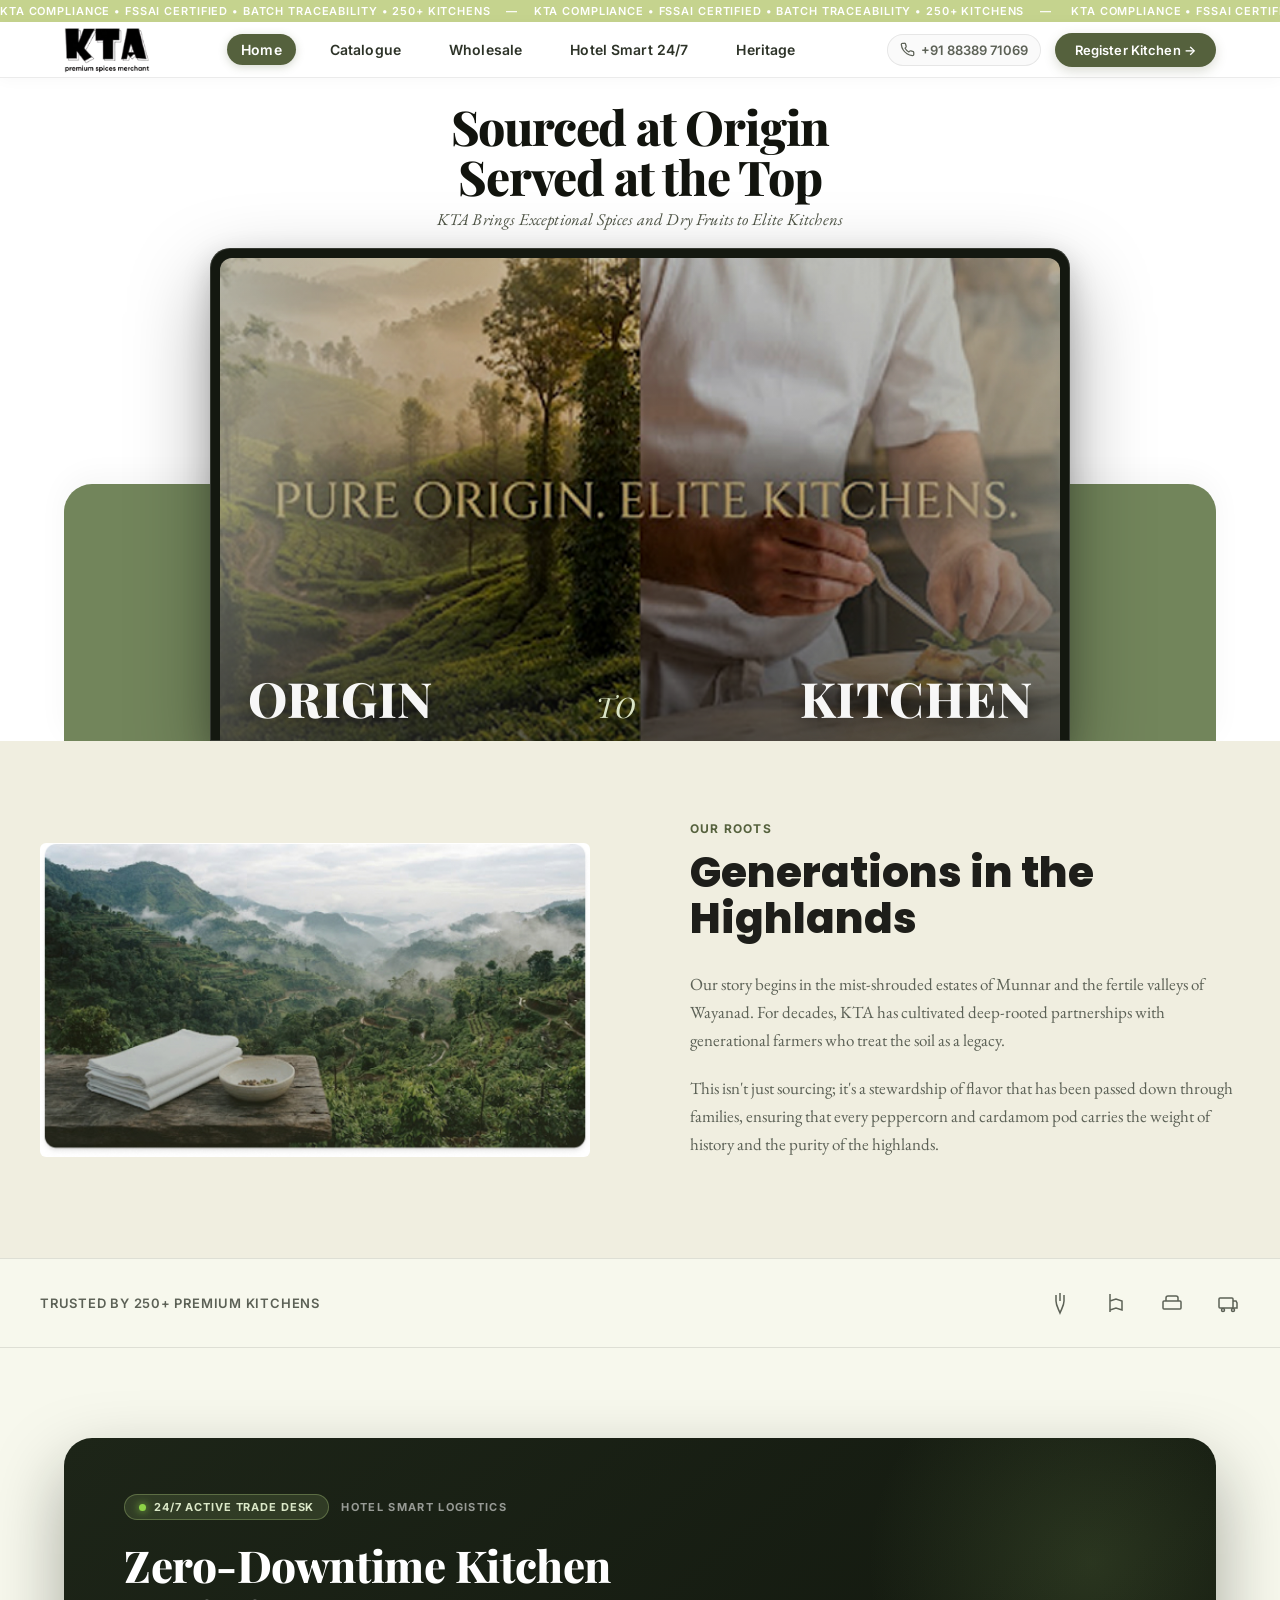
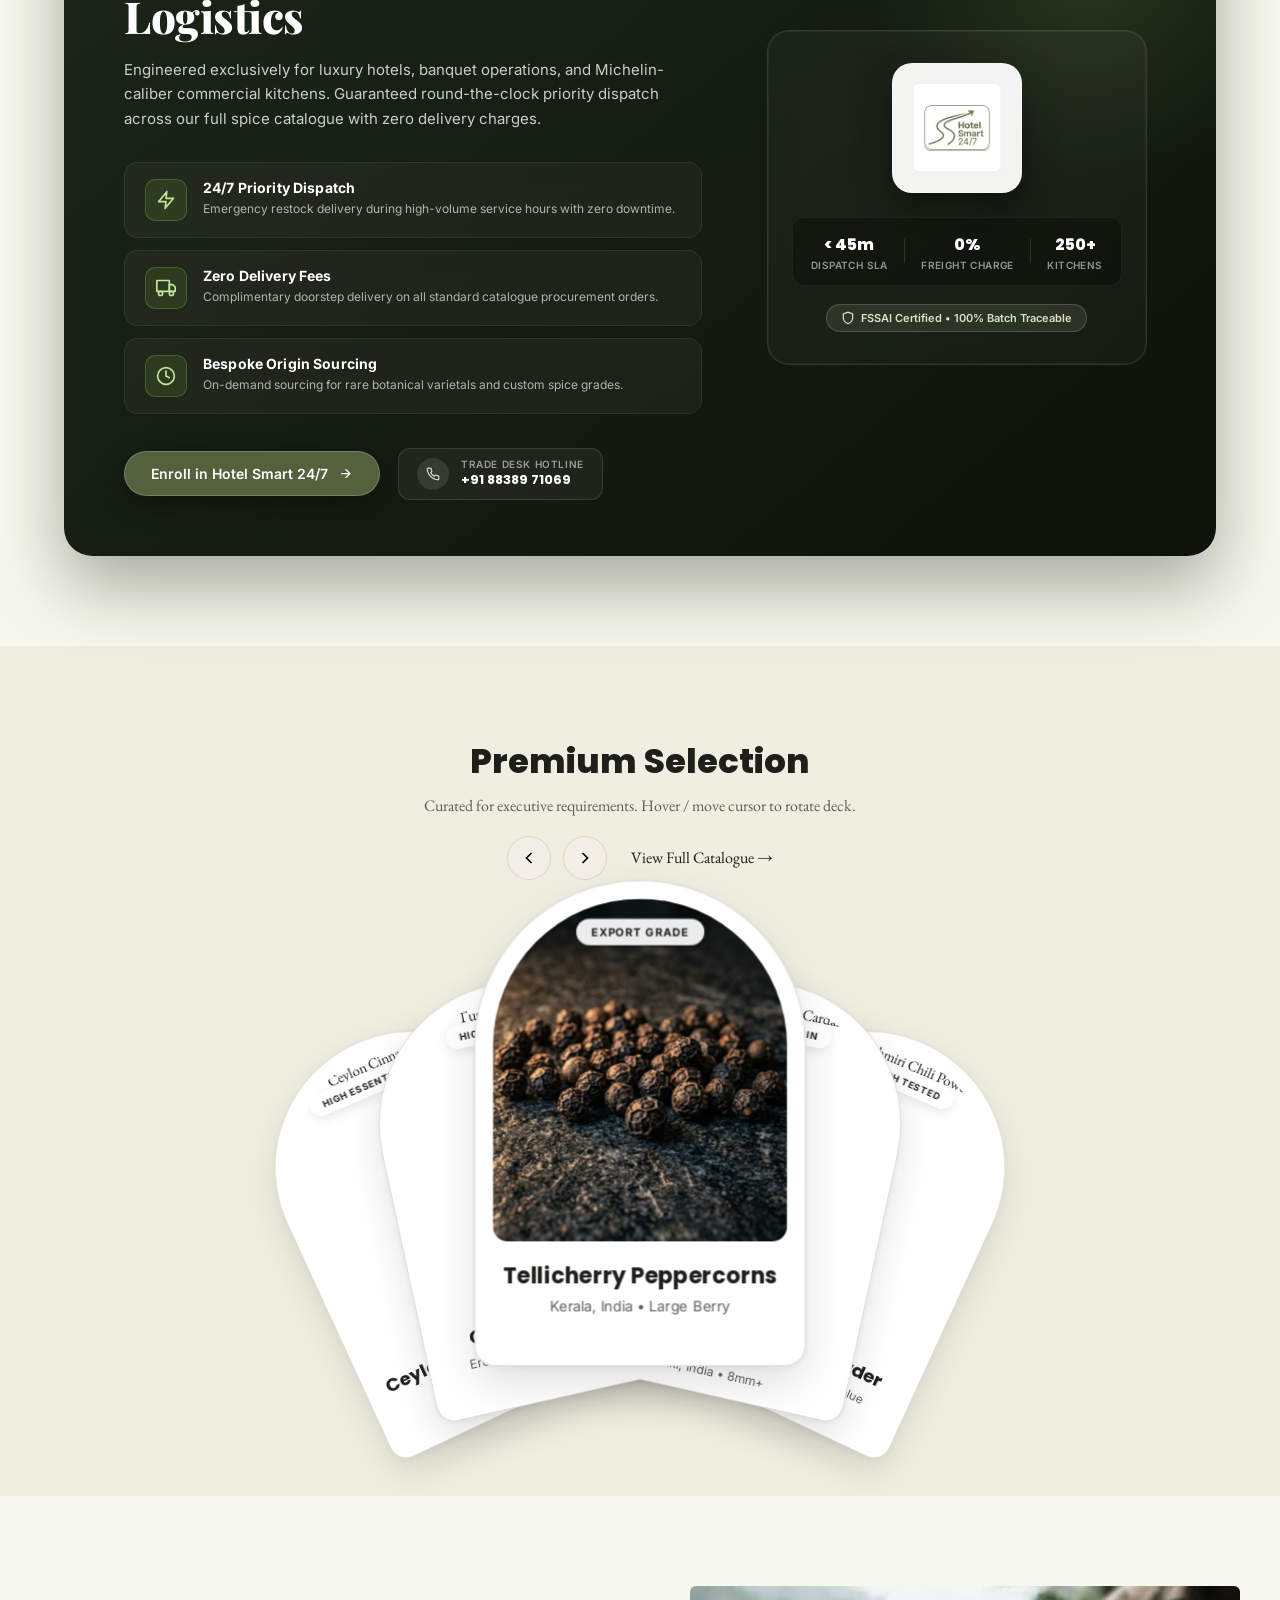
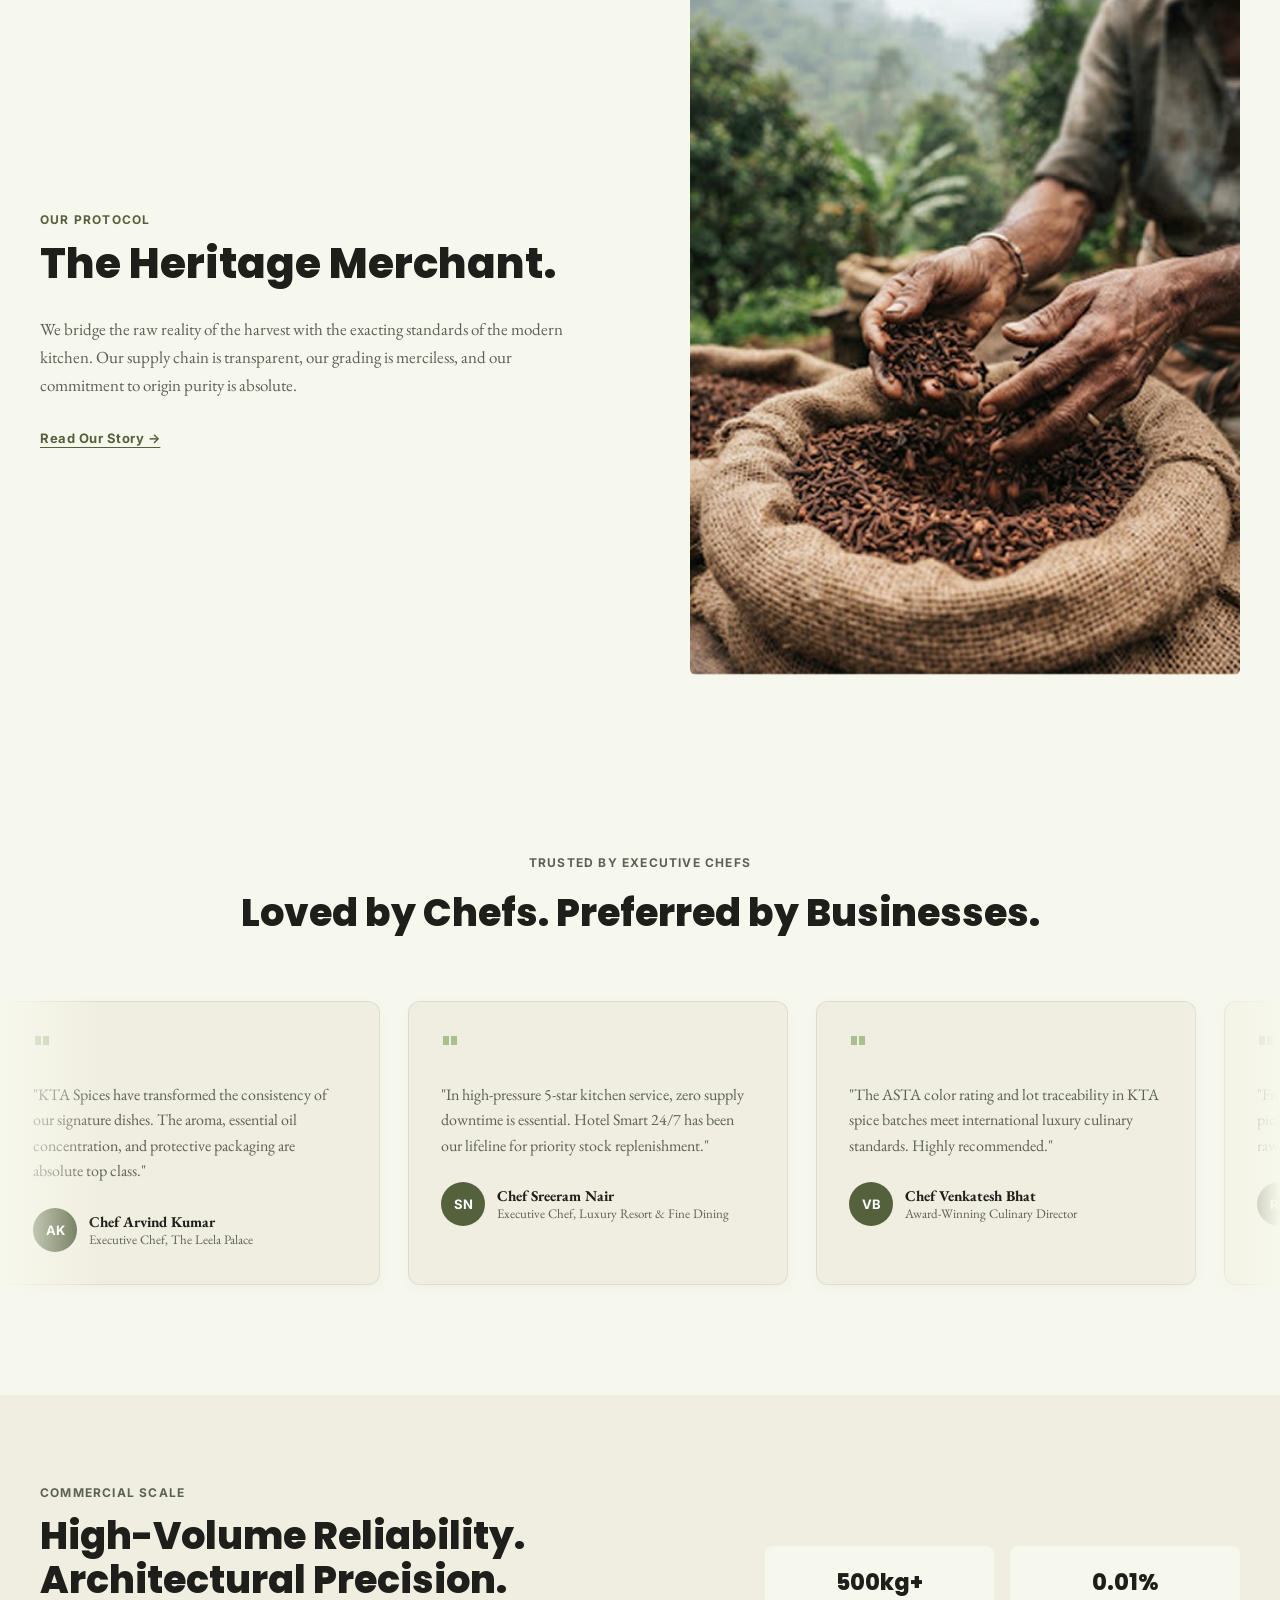
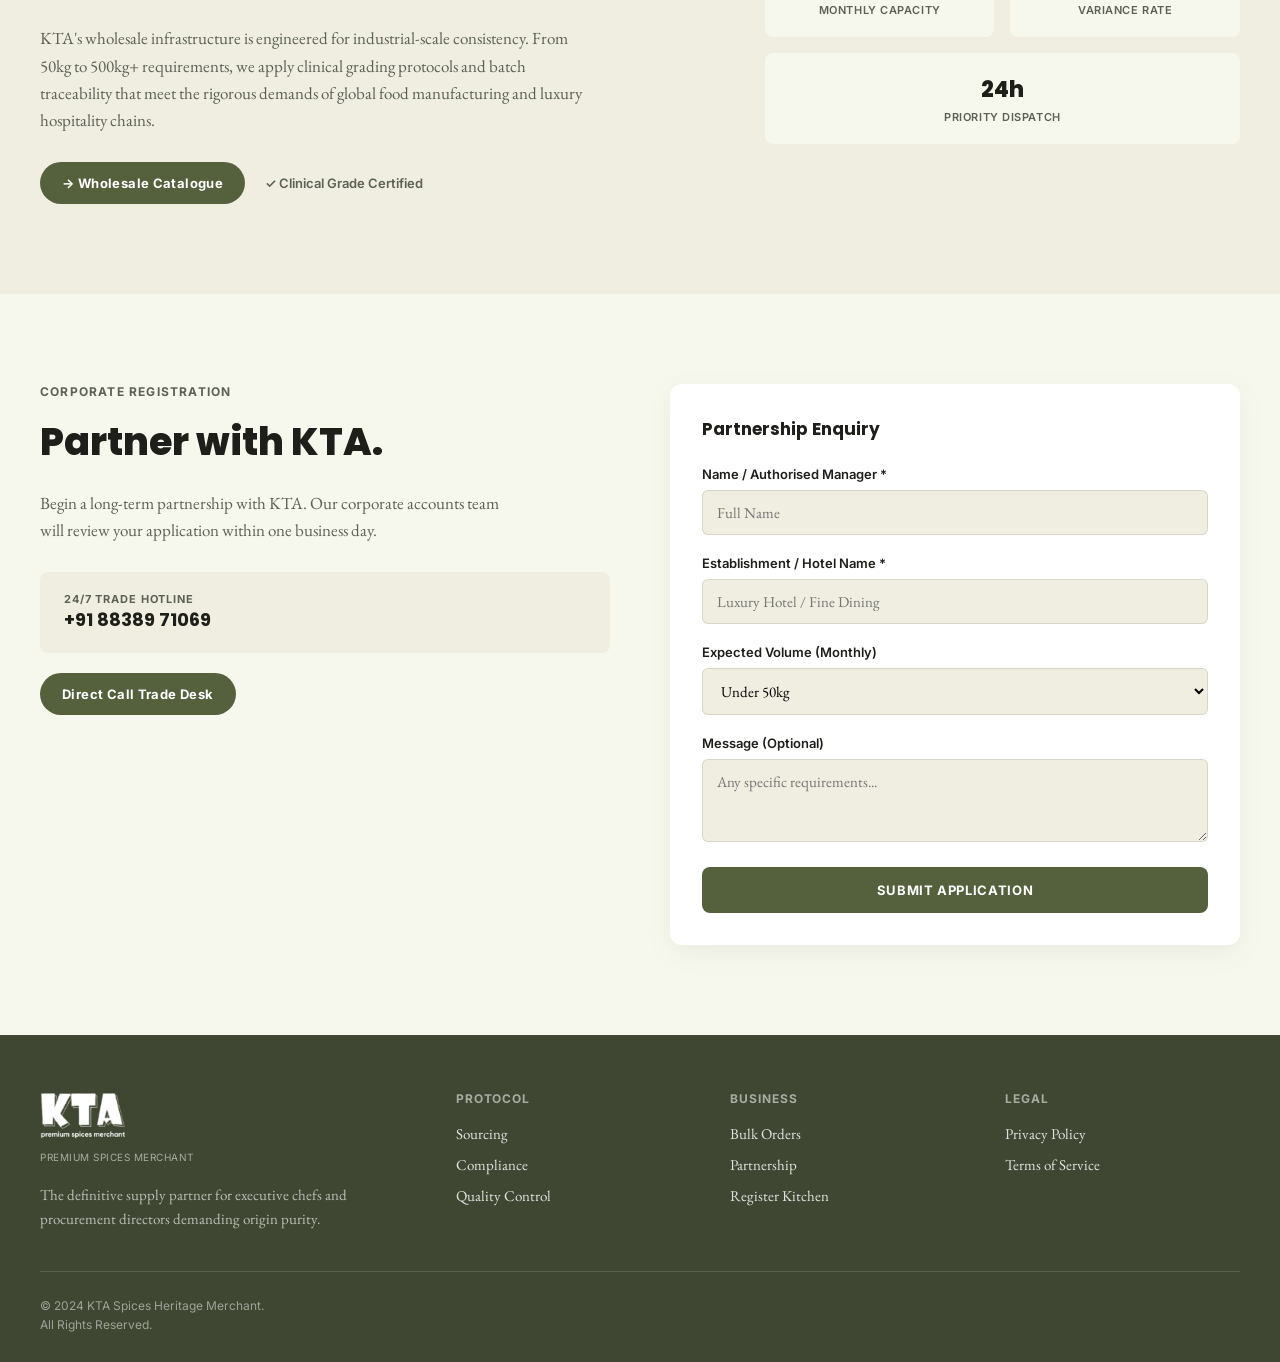
==== commit 1bc019f1: "Add files via upload" ====
--- a/KTA/index.html
+++ b/KTA/index.html
@@ -82,57 +82,42 @@
     </div>
   </div>
 
-  <!-- Cinematic Background Video Hero -->
-  <section class="hero-cinematic" id="hero">
-    <video class="hero-video-bg" autoplay muted loop playsinline poster="images/hero-origin.jpg">
-      <source src="images/hero-video1.mp4" type="video/mp4">
-      <source src="images/hero-video.mp4" type="video/mp4">
-    </video>
-    <div class="hero-overlay"></div>
-
-    <div class="hero-content">
-      <div class="hero-badge">
-        <span class="hero-badge-dot"></span>
-        <span>DIRECT FROM ORIGIN &bull; COMMERCIAL GRADE</span>
-      </div>
-      <h1 class="hero-title">Sourced at Origin.<br><span class="hero-title-accent">Served at the Top.</span></h1>
-      <p class="hero-subtext">
-        Pure single-origin spices and botanical essentials curated for executive chefs, luxury hotels, and commercial kitchens across India.
-      </p>
-      <div class="hero-actions">
-        <a href="catalog.html" class="btn btn-hero-primary">Explore Catalogue &rarr;</a>
-        <a href="index.html#partnership" class="btn btn-hero-secondary">Register Kitchen</a>
-        <a href="#hotelSmart" class="btn-hero-badge">
-          <svg width="16" height="16" viewBox="0 0 24 24" fill="none" stroke="currentColor" stroke-width="2"><path d="M12 2v20M17 5H9.5a3.5 3.5 0 0 0 0 7h5a3.5 3.5 0 0 1 0 7H6"/></svg>
-          Hotel Smart 24/7 Supply
-        </a>
-      </div>
-
-      <!-- Trust metric highlights in Hero -->
-      <div class="hero-highlights">
-        <div class="hero-highlight-item">
-          <span class="highlight-val">250+</span>
-          <span class="highlight-lbl">Executive Kitchens</span>
-        </div>
-        <div class="hero-highlight-divider"></div>
-        <div class="hero-highlight-item">
-          <span class="highlight-val">100%</span>
-          <span class="highlight-lbl">Batch Traceable</span>
-        </div>
-        <div class="hero-highlight-divider"></div>
-        <div class="hero-highlight-item">
-          <span class="highlight-val">24/7</span>
-          <span class="highlight-lbl">Zero Downtime</span>
+  <!-- HERO — Editorial Layout with Tablet Frame Video -->
+  <div class="hero-editorial-wrapper" id="hero">
+    <!-- Big Serif Headline -->
+    <section class="hero-editorial">
+      <h1 class="hero-editorial-title">Sourced at Origin<br>Served at the Top</h1>
+      <p class="hero-editorial-sub">KTA Brings Exceptional Spices and Dry Fruits to Elite Kitchens</p>
+    </section>
+
+    <!-- Device Frame Visual with Green Backdrop Reaching Middle of Video -->
+    <div class="hero-device-section">
+      <!-- Green rectangle backdrop reaching till the middle of the tablet frame -->
+      <div class="hero-device-backdrop"></div>
+
+      <!-- Center tablet frame in foreground overlapping the green backdrop -->
+      <div class="hero-tablet-frame">
+        <div class="hero-frame-image-wrap">
+          <video class="hero-frame-video" autoplay muted loop playsinline poster="images/hero-origin.jpg">
+            <source src="images/hero-video1.mp4" type="video/mp4">
+            <source src="images/hero-video.mp4" type="video/mp4">
+          </video>
+          <div class="hero-frame-overlay"></div>
+          <div class="hero-frame-text-overlay">
+            <span class="hero-frame-word hero-frame-word-left">ORIGIN</span>
+            <span class="hero-frame-word hero-frame-word-center">TO</span>
+            <span class="hero-frame-word hero-frame-word-right">KITCHEN</span>
+          </div>
         </div>
       </div>
     </div>
-  </section>
+  </div><!-- /.hero-editorial-wrapper -->
 
   <!-- Page content sections -->
   <div class="page-sections">
 
     <!-- ROOTS — data-reveal -->
-    <section class="roots" data-reveal>
+    <section class="roots" id="heritage" data-reveal>
       <div class="roots-wrap">
         <div class="roots-image">
           <img src="images/roots.jpg" alt="Highland origin estate">
--- a/KTA/style.css
+++ b/KTA/style.css
@@ -15,11 +15,49 @@
   box-sizing: border-box;
 }
 
+/* ==========================================================================
+   SMOOTH SCROLLING & SLEEK MODERN SCROLLBAR
+   Removes default Windows scrollbar arrows and provides buttery smooth glide
+   ========================================================================== */
+html {
+  scroll-behavior: smooth;
+  scrollbar-width: thin;
+  scrollbar-color: rgba(85, 97, 61, 0.35) var(--page-bg, #F7F8ED);
+}
+
+/* Custom sleek scrollbar for Webkit browsers (Chrome, Edge, Safari) */
+::-webkit-scrollbar {
+  width: 8px;
+  height: 8px;
+}
+
+::-webkit-scrollbar-track {
+  background: var(--page-bg, #F7F8ED);
+}
+
+::-webkit-scrollbar-thumb {
+  background: rgba(85, 97, 61, 0.30);
+  border-radius: 999px;
+  border: 2px solid var(--page-bg, #F7F8ED);
+}
+
+::-webkit-scrollbar-thumb:hover {
+  background: var(--olive, #55613D);
+}
+
+/* Hide the up/down scrollbar buttons (arrows on side of page in Windows) */
+::-webkit-scrollbar-button {
+  display: none !important;
+  width: 0 !important;
+  height: 0 !important;
+}
+
 body {
   background: var(--page-bg);
   font-family: 'EB Garamond', Georgia, serif;
   color: var(--ink);
   -webkit-font-smoothing: antialiased;
+  overscroll-behavior-y: auto;
 }
 
 img {
@@ -36,9 +74,9 @@
 .ticker,
 .ticker-bar {
   background: var(--ticker-bg, #C5D38E);
-  padding: 10px 0;
-  font-family: 'Inter', sans-serif;
-  font-size: 12px;
+  padding: 4px 0;
+  font-family: 'Inter', sans-serif;
+  font-size: 11px;
   font-weight: 600;
   letter-spacing: 0.08em;
   color: #ffffff;
@@ -77,13 +115,21 @@
   align-items: center;
   justify-content: space-between;
   padding: 0 5%;
-  height: 76px;
+  height: 56px;
   position: sticky;
   top: 0;
   z-index: 1000;
   border-bottom: 1px solid rgba(0, 0, 0, 0.08);
   box-shadow: 0 2px 14px rgba(0, 0, 0, 0.03);
   transition: all 0.3s ease;
+}
+
+.brand-logo img {
+  height: 38px;
+  width: auto;
+  object-fit: contain;
+  display: block;
+  transition: transform 0.2s ease;
 }
 
 .brand-logo {
@@ -229,240 +275,160 @@
   color: #fff;
 }
 
-/* ---------- Cinematic Background Video Hero ---------- */
-.hero-cinematic {
+/* ==========================================================================
+   EDITORIAL HERO — Big Video Framed Fully in Green Backdrop
+   ========================================================================== */
+.hero-editorial-wrapper {
+  background: #ffffff;
+  padding: 24px 0 0;
+  overflow: hidden;
+  display: flex;
+  flex-direction: column;
+  align-items: center;
   position: relative;
-  display: flex;
-  align-items: center;
+}
+
+.hero-editorial {
+  text-align: center;
+  padding: 0 4% 18px;
+  max-width: 960px;
+  margin: 0 auto;
+}
+
+.hero-editorial-title {
+  font-family: 'Playfair Display', 'EB Garamond', Georgia, serif;
+  font-weight: 800;
+  font-size: clamp(30px, 3.8vw, 48px);
+  line-height: 1.04;
+  color: #12140e;
+  letter-spacing: -0.025em;
+  margin-bottom: 6px;
+}
+
+.hero-editorial-sub {
+  font-family: 'EB Garamond', Georgia, serif;
+  font-size: clamp(14.5px, 1.3vw, 17.5px);
+  font-style: italic;
+  letter-spacing: 0.01em;
+  color: #4f5546;
+  margin-bottom: 0;
+  max-width: 700px;
+  margin-left: auto;
+  margin-right: auto;
+}
+
+/* Device section: Green rectangle backdrop reaching till middle of video */
+.hero-device-section {
+  position: relative;
+  display: flex;
   justify-content: center;
-  text-align: center;
-  min-height: 88vh;
-  padding: 90px 24px 70px;
+  align-items: flex-end;
+  padding: 0 3%;
+  width: 100%;
+  max-width: 1200px;
+  margin: 0 auto;
+}
+
+.hero-device-backdrop {
+  position: absolute;
+  left: 2%;
+  right: 2%;
+  bottom: 0;
+  height: 52%; /* Reaches cleanly till the middle of the video tablet */
+  background-color: #72855b;
+  border-radius: 28px 28px 0 0;
+  z-index: 0;
+  box-shadow: 0 -8px 30px rgba(0, 0, 0, 0.04);
+}
+
+/* Tablet frame in center: Big, prominent video overlapping top half over white and bottom half over green */
+.hero-tablet-frame {
+  position: relative;
+  z-index: 1;
+  width: 100%;
+  max-width: 860px; /* Big grand video */
+  background: #141810;
+  border-radius: 20px 20px 0 0;
+  padding: 10px 10px 0;
+  margin: 0;
+  box-shadow:
+    0 32px 80px rgba(0, 0, 0, 0.35),
+    0 10px 28px rgba(0, 0, 0, 0.18),
+    inset 0 0 0 1px rgba(255, 255, 255, 0.14);
+}
+
+.hero-frame-image-wrap {
+  position: relative;
+  width: 100%;
+  border-radius: 12px 12px 0 0;
   overflow: hidden;
-  background-color: #12160f;
-}
-
-.hero-video-bg {
-  position: absolute;
-  top: 50%;
-  left: 50%;
-  min-width: 100%;
-  min-height: 100%;
-  width: auto;
-  height: auto;
-  transform: translate(-50%, -50%);
+  aspect-ratio: 16 / 9.2;
+  background: #000;
+}
+
+.hero-frame-video {
+  width: 100%;
+  height: 100%;
   object-fit: cover;
-  z-index: 1;
-  filter: brightness(0.85) contrast(1.05);
-  pointer-events: none;
-}
-
-.hero-overlay {
+  display: block;
+  filter: brightness(0.86) contrast(1.05);
+}
+
+.hero-frame-overlay {
   position: absolute;
   inset: 0;
   background: linear-gradient(
     180deg,
-    rgba(14, 18, 12, 0.72) 0%,
-    rgba(14, 18, 12, 0.55) 40%,
-    rgba(14, 18, 12, 0.85) 85%,
-    rgba(14, 18, 12, 0.98) 100%
+    rgba(0, 0, 0, 0.1) 0%,
+    rgba(0, 0, 0, 0.15) 50%,
+    rgba(0, 0, 0, 0.6) 100%
   );
+  pointer-events: none;
+}
+
+/* "ORIGIN TO KITCHEN" text overlay inside tablet */
+.hero-frame-text-overlay {
+  position: absolute;
+  left: 0;
+  right: 0;
+  bottom: 0;
+  display: flex;
+  align-items: baseline;
+  justify-content: space-between;
+  padding: 0 28px 18px;
+  pointer-events: none;
   z-index: 2;
-  backdrop-filter: blur(0.5px);
-}
-
-.hero-content {
-  position: relative;
-  z-index: 3;
-  max-width: 900px;
-  margin: 0 auto;
-  display: flex;
-  flex-direction: column;
-  align-items: center;
-  color: #ffffff;
-  padding: 0 16px;
-}
-
-.hero-badge {
-  display: inline-flex;
-  align-items: center;
-  gap: 8px;
-  background: rgba(255, 255, 255, 0.12);
-  backdrop-filter: blur(10px);
-  -webkit-backdrop-filter: blur(10px);
-  border: 1px solid rgba(255, 255, 255, 0.22);
-  padding: 6px 16px;
-  border-radius: 999px;
-  font-family: 'Inter', sans-serif;
-  font-size: 11px;
-  font-weight: 700;
-  letter-spacing: 0.12em;
-  color: #e5edd6;
-  margin-bottom: 24px;
-  text-transform: uppercase;
-}
-
-.hero-badge-dot {
-  width: 7px;
-  height: 7px;
-  background-color: #b0cc7e;
-  border-radius: 50%;
-  box-shadow: 0 0 8px #b0cc7e;
-  animation: pulse-dot 2s infinite ease-in-out;
-}
-
-@keyframes pulse-dot {
-  0%, 100% { transform: scale(1); opacity: 1; }
-  50% { transform: scale(1.3); opacity: 0.7; }
-}
-
-.hero-title {
-  font-family: 'Playfair Display', 'EB Garamond', Georgia, serif;
+  box-sizing: border-box;
+  width: 100%;
+}
+
+.hero-frame-word {
+  font-family: 'Playfair Display', Georgia, serif;
   font-weight: 800;
-  font-size: clamp(38px, 6.5vw, 76px);
-  line-height: 1.08;
-  color: #ffffff;
-  margin-bottom: 20px;
-  letter-spacing: -0.02em;
-  text-shadow: 0 4px 24px rgba(0, 0, 0, 0.5);
-}
-
-.hero-title-accent {
+  font-size: clamp(22px, 3.8vw, 52px);
+  color: rgba(255, 255, 255, 0.96);
+  letter-spacing: 0.01em;
+  line-height: 1;
+  text-shadow: 0 4px 20px rgba(0, 0, 0, 0.6);
+  white-space: nowrap;
+}
+
+.hero-frame-word-left {
+  flex-shrink: 0;
+}
+
+.hero-frame-word-center {
+  flex-shrink: 0;
+  font-size: clamp(14px, 2.2vw, 30px);
+  font-weight: 400;
+  font-style: italic;
   color: #dbe4c6;
-  font-style: italic;
-}
-
-.hero-subtext {
-  font-family: 'Inter', sans-serif;
-  font-size: clamp(15px, 2vw, 18px);
-  line-height: 1.6;
-  color: rgba(255, 255, 255, 0.90);
-  max-width: 650px;
-  margin-bottom: 34px;
-  font-weight: 400;
-  text-shadow: 0 2px 12px rgba(0, 0, 0, 0.4);
-}
-
-.hero-actions {
-  display: flex;
-  align-items: center;
-  justify-content: center;
-  gap: 14px;
-  flex-wrap: wrap;
-  margin-bottom: 44px;
-}
-
-.btn-hero-primary {
-  background: var(--olive, #55613D);
-  color: #ffffff;
-  padding: 13px 26px;
-  border-radius: 999px;
-  font-family: 'Inter', sans-serif;
-  font-size: 14px;
-  font-weight: 600;
-  letter-spacing: 0.02em;
-  border: 1px solid rgba(255, 255, 255, 0.2);
-  box-shadow: 0 8px 24px rgba(0, 0, 0, 0.35);
-  transition: all 0.25s ease;
-  display: inline-flex;
-  align-items: center;
-  gap: 8px;
-  text-decoration: none;
-}
-
-.btn-hero-primary:hover {
-  background: #67774e;
-  transform: translateY(-2px);
-  box-shadow: 0 12px 30px rgba(0, 0, 0, 0.45);
-}
-
-.btn-hero-secondary {
-  background: rgba(255, 255, 255, 0.12);
-  backdrop-filter: blur(12px);
-  -webkit-backdrop-filter: blur(12px);
-  color: #ffffff;
-  padding: 13px 26px;
-  border-radius: 999px;
-  font-family: 'Inter', sans-serif;
-  font-size: 14px;
-  font-weight: 600;
-  letter-spacing: 0.02em;
-  border: 1px solid rgba(255, 255, 255, 0.3);
-  transition: all 0.25s ease;
-  text-decoration: none;
-}
-
-.btn-hero-secondary:hover {
-  background: rgba(255, 255, 255, 0.24);
-  transform: translateY(-2px);
-}
-
-.btn-hero-badge {
-  display: inline-flex;
-  align-items: center;
-  gap: 8px;
-  background: rgba(219, 228, 198, 0.18);
-  border: 1px solid rgba(219, 228, 198, 0.35);
-  color: #dbe4c6;
-  padding: 13px 22px;
-  border-radius: 999px;
-  font-family: 'Inter', sans-serif;
-  font-size: 13px;
-  font-weight: 600;
-  text-decoration: none;
-  backdrop-filter: blur(12px);
-  transition: all 0.25s ease;
-}
-
-.btn-hero-badge:hover {
-  background: rgba(219, 228, 198, 0.32);
-  color: #ffffff;
-  transform: translateY(-2px);
-}
-
-.hero-highlights {
-  display: flex;
-  align-items: center;
-  justify-content: center;
-  gap: 28px;
-  padding: 14px 32px;
-  background: rgba(18, 22, 16, 0.65);
-  backdrop-filter: blur(16px);
-  -webkit-backdrop-filter: blur(16px);
-  border: 1px solid rgba(255, 255, 255, 0.14);
-  border-radius: 16px;
-  box-shadow: 0 12px 36px rgba(0, 0, 0, 0.3);
-  flex-wrap: wrap;
-}
-
-.hero-highlight-item {
-  display: flex;
-  flex-direction: column;
-  align-items: center;
-}
-
-.highlight-val {
-  font-family: 'Poppins', sans-serif;
-  font-weight: 800;
-  font-size: 20px;
-  color: #ffffff;
-  line-height: 1.1;
-}
-
-.highlight-lbl {
-  font-family: 'Inter', sans-serif;
-  font-size: 11px;
-  font-weight: 500;
-  color: rgba(255, 255, 255, 0.75);
-  letter-spacing: 0.04em;
-  text-transform: uppercase;
-  margin-top: 3px;
-}
-
-.hero-highlight-divider {
-  width: 1px;
-  height: 28px;
-  background: rgba(255, 255, 255, 0.18);
+  padding: 0 10px;
+}
+
+.hero-frame-word-right {
+  flex-shrink: 0;
+  text-align: right;
 }
 
 /* ---------- Roots section ---------- */
@@ -2394,22 +2360,41 @@
 }
 
 /* ==========================================================================
-   CINEMATIC HERO & CALLOUT RESPONSIVE RULES
+   HERO EDITORIAL, SUBNAV & SHOWCASE RESPONSIVE RULES
    ========================================================================== */
 
 @media (max-width: 990px) {
-  .hero-cinematic {
-    padding: 70px 20px 50px;
-    min-height: 80vh;
-  }
-
-  .hero-highlights {
-    gap: 20px;
-    padding: 12px 20px;
-  }
-
-  .highlight-val {
-    font-size: 18px;
+  .hero-editorial {
+    padding: 24px 5% 20px;
+  }
+
+  .hero-editorial-title {
+    font-size: clamp(38px, 8vw, 72px);
+  }
+
+  .hero-device-section {
+    padding: 0 3%;
+  }
+
+  .hero-device-backdrop {
+    left: 1%;
+    right: 1%;
+    height: 50%;
+    border-radius: 20px 20px 0 0;
+  }
+
+  .hero-tablet-frame {
+    max-width: 100%;
+    border-radius: 16px 16px 0 0;
+    padding: 8px 8px 0;
+  }
+
+  .hero-frame-image-wrap {
+    border-radius: 10px 10px 0 0;
+  }
+
+  .hero-frame-text-overlay {
+    padding: 0 16px 16px;
   }
 
   .hs-card-container {
@@ -2427,35 +2412,56 @@
 }
 
 @media (max-width: 600px) {
-  .hero-cinematic {
-    padding: 50px 16px 40px;
-    min-height: 75vh;
-  }
-
-  .hero-actions {
-    flex-direction: column;
-    width: 100%;
-    gap: 12px;
-  }
-
-  .hero-actions .btn-hero-primary,
-  .hero-actions .btn-hero-secondary,
-  .hero-actions .btn-hero-badge {
-    width: 100%;
-    justify-content: center;
-    text-align: center;
-  }
-
-  .hero-highlights {
-    flex-direction: column;
-    gap: 14px;
-    width: 100%;
-    padding: 16px 20px;
-  }
-
-  .hero-highlight-divider {
-    width: 60%;
-    height: 1px;
+  .hero-editorial-wrapper {
+    padding: 16px 0 0;
+  }
+
+  .hero-editorial {
+    padding: 0 4% 12px;
+  }
+
+  .hero-editorial-title {
+    font-size: clamp(24px, 7.5vw, 36px);
+    line-height: 1.08;
+    margin-bottom: 6px;
+  }
+
+  .hero-editorial-sub {
+    font-size: 14px;
+  }
+
+  .hero-device-section {
+    padding: 0 2%;
+  }
+
+  .hero-device-backdrop {
+    left: 0;
+    right: 0;
+    height: 50%;
+    border-radius: 16px 16px 0 0;
+  }
+
+  .hero-tablet-frame {
+    max-width: 100%;
+    border-radius: 14px 14px 0 0;
+    padding: 5px 5px 0;
+  }
+
+  .hero-frame-image-wrap {
+    border-radius: 8px 8px 0 0;
+  }
+
+  .hero-frame-text-overlay {
+    padding: 0 12px 8px;
+  }
+
+  .hero-frame-word {
+    font-size: clamp(14px, 4.5vw, 22px);
+  }
+
+  .hero-frame-word-center {
+    font-size: clamp(10px, 3.2vw, 15px);
+    padding: 0 4px;
   }
 
   .hotel-smart-showcase {
